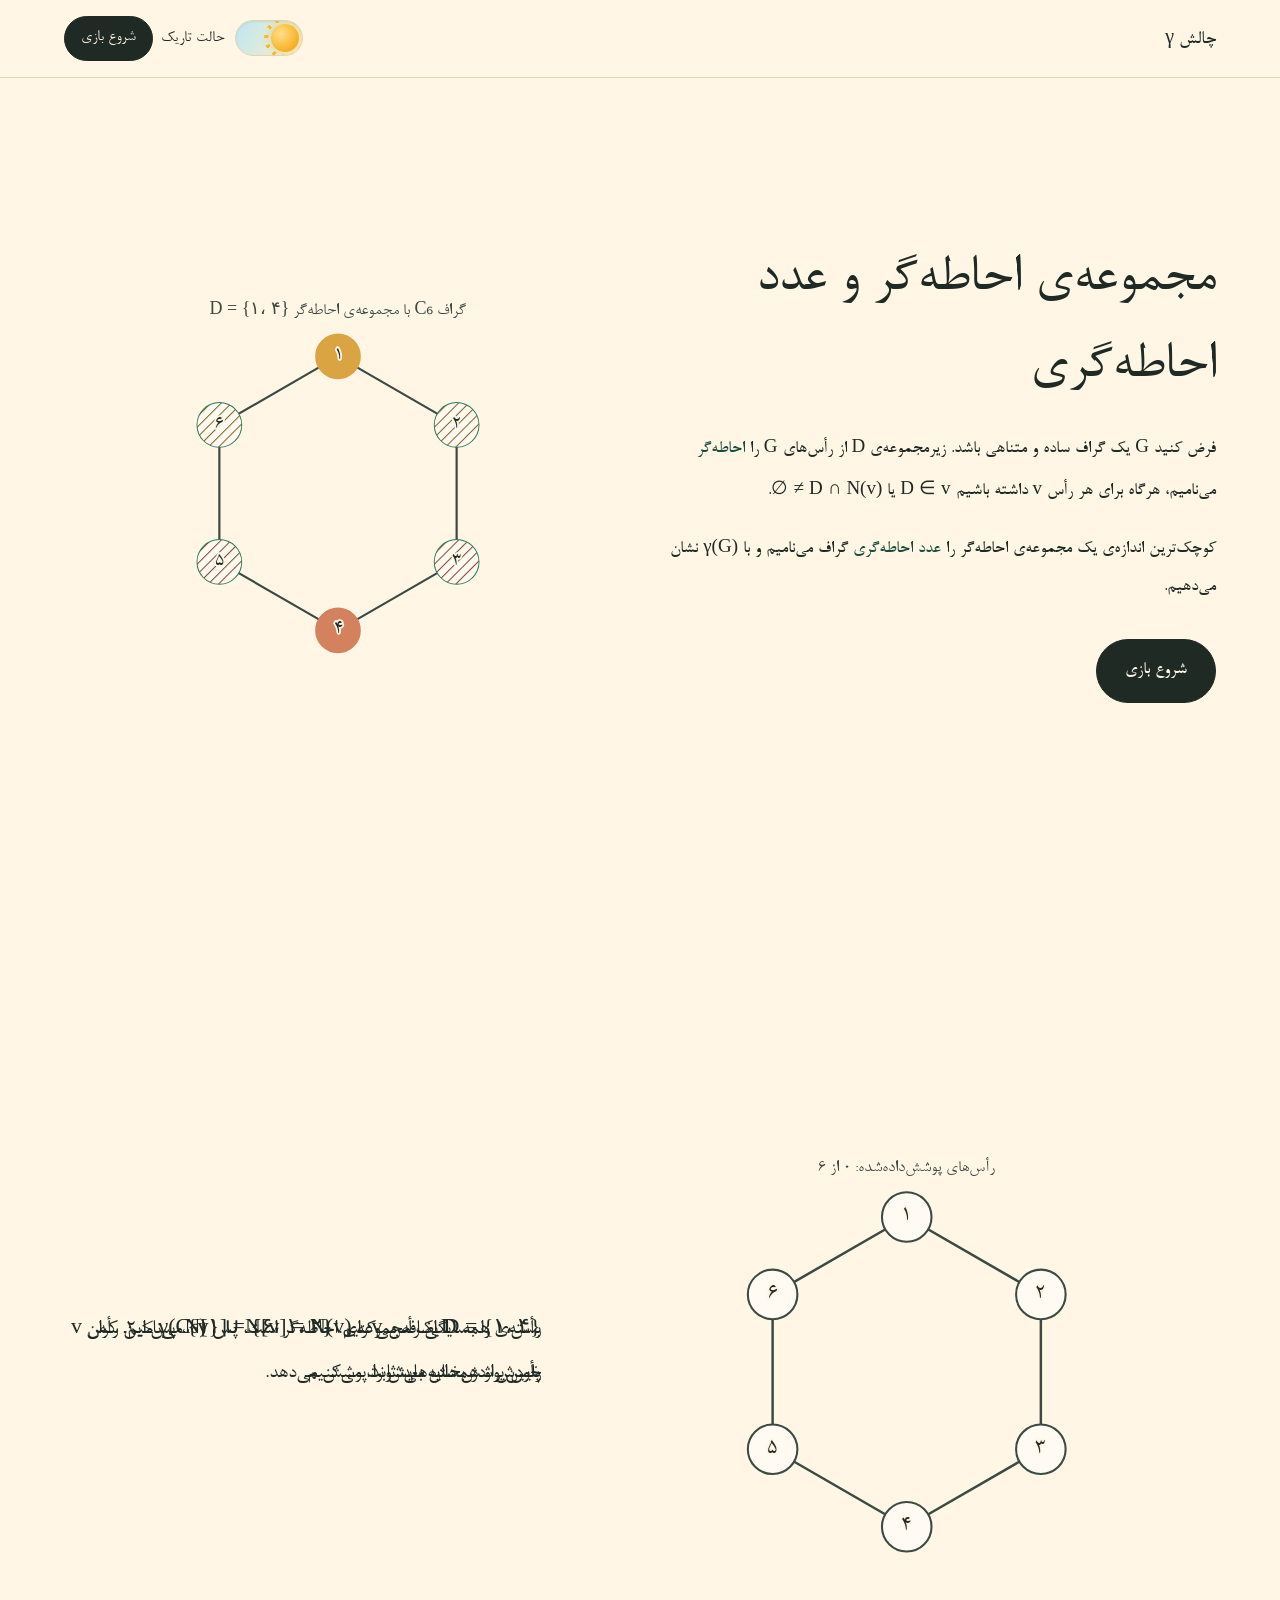
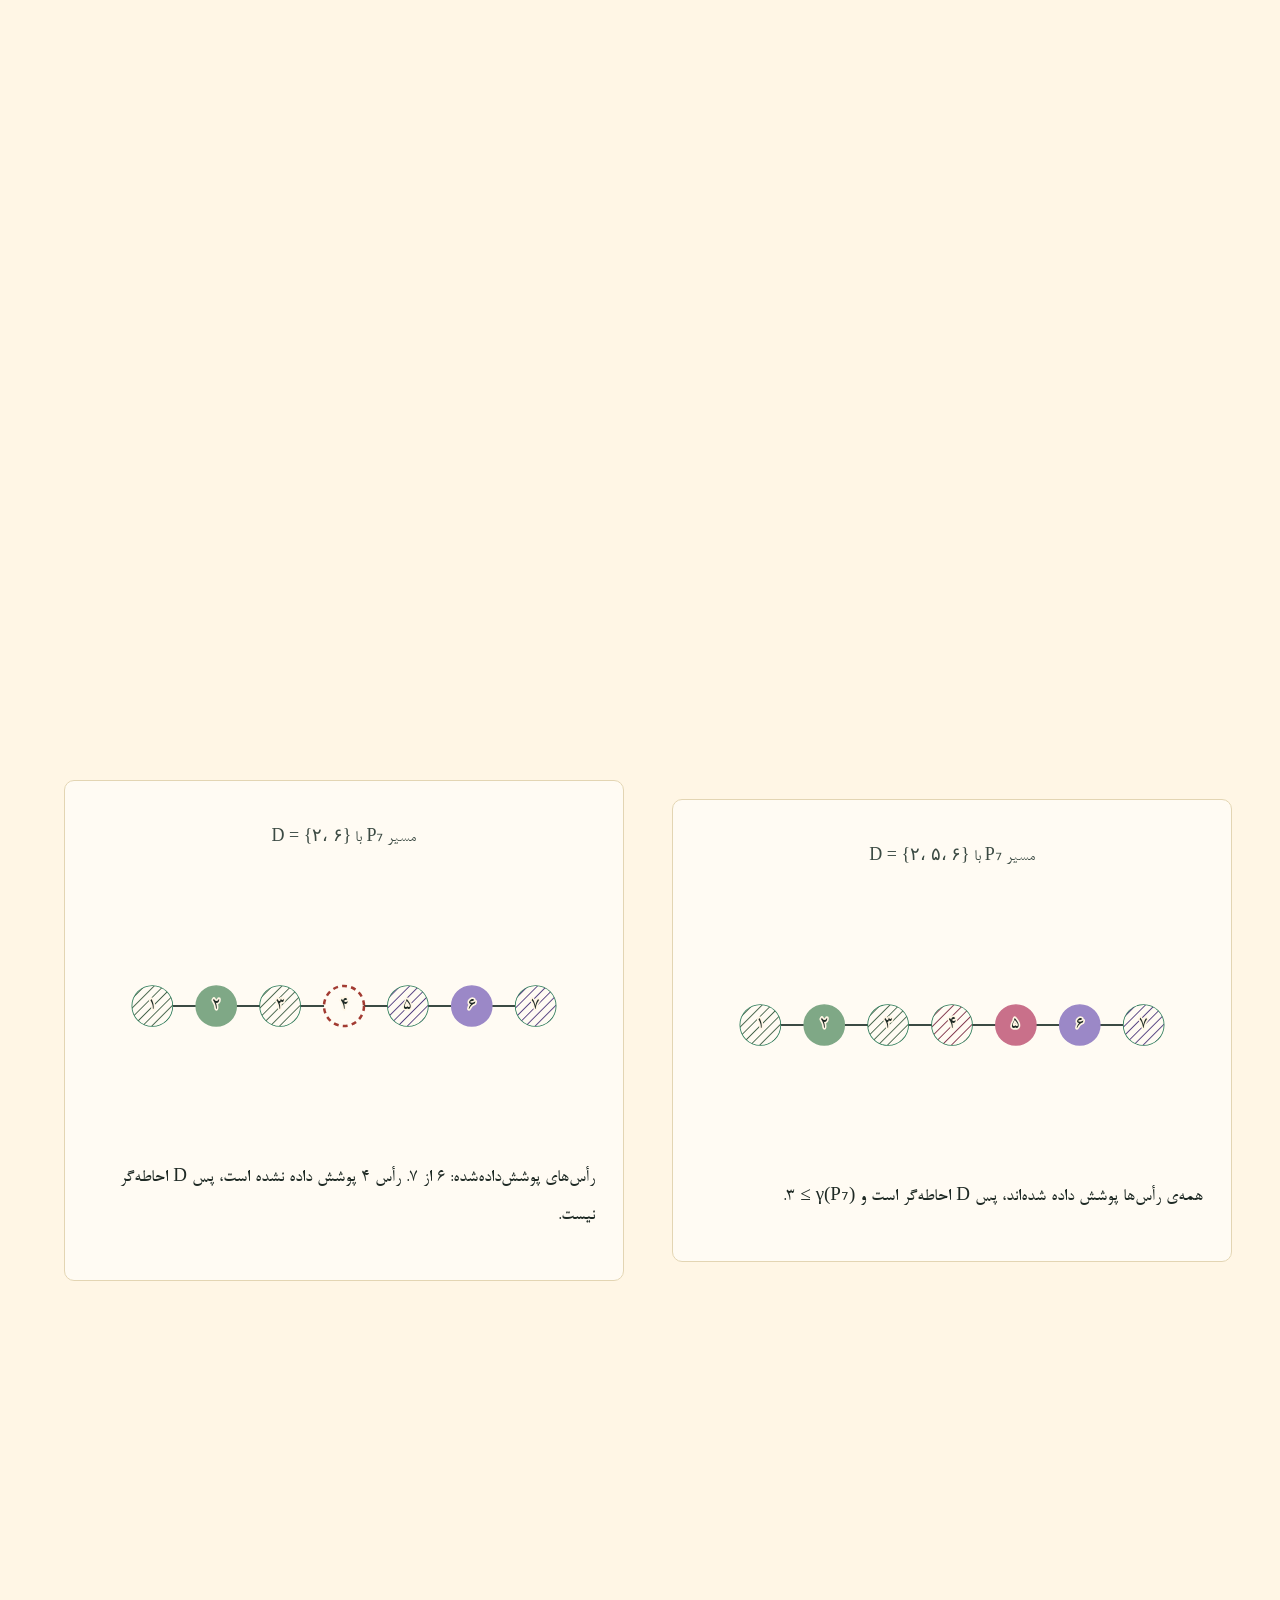
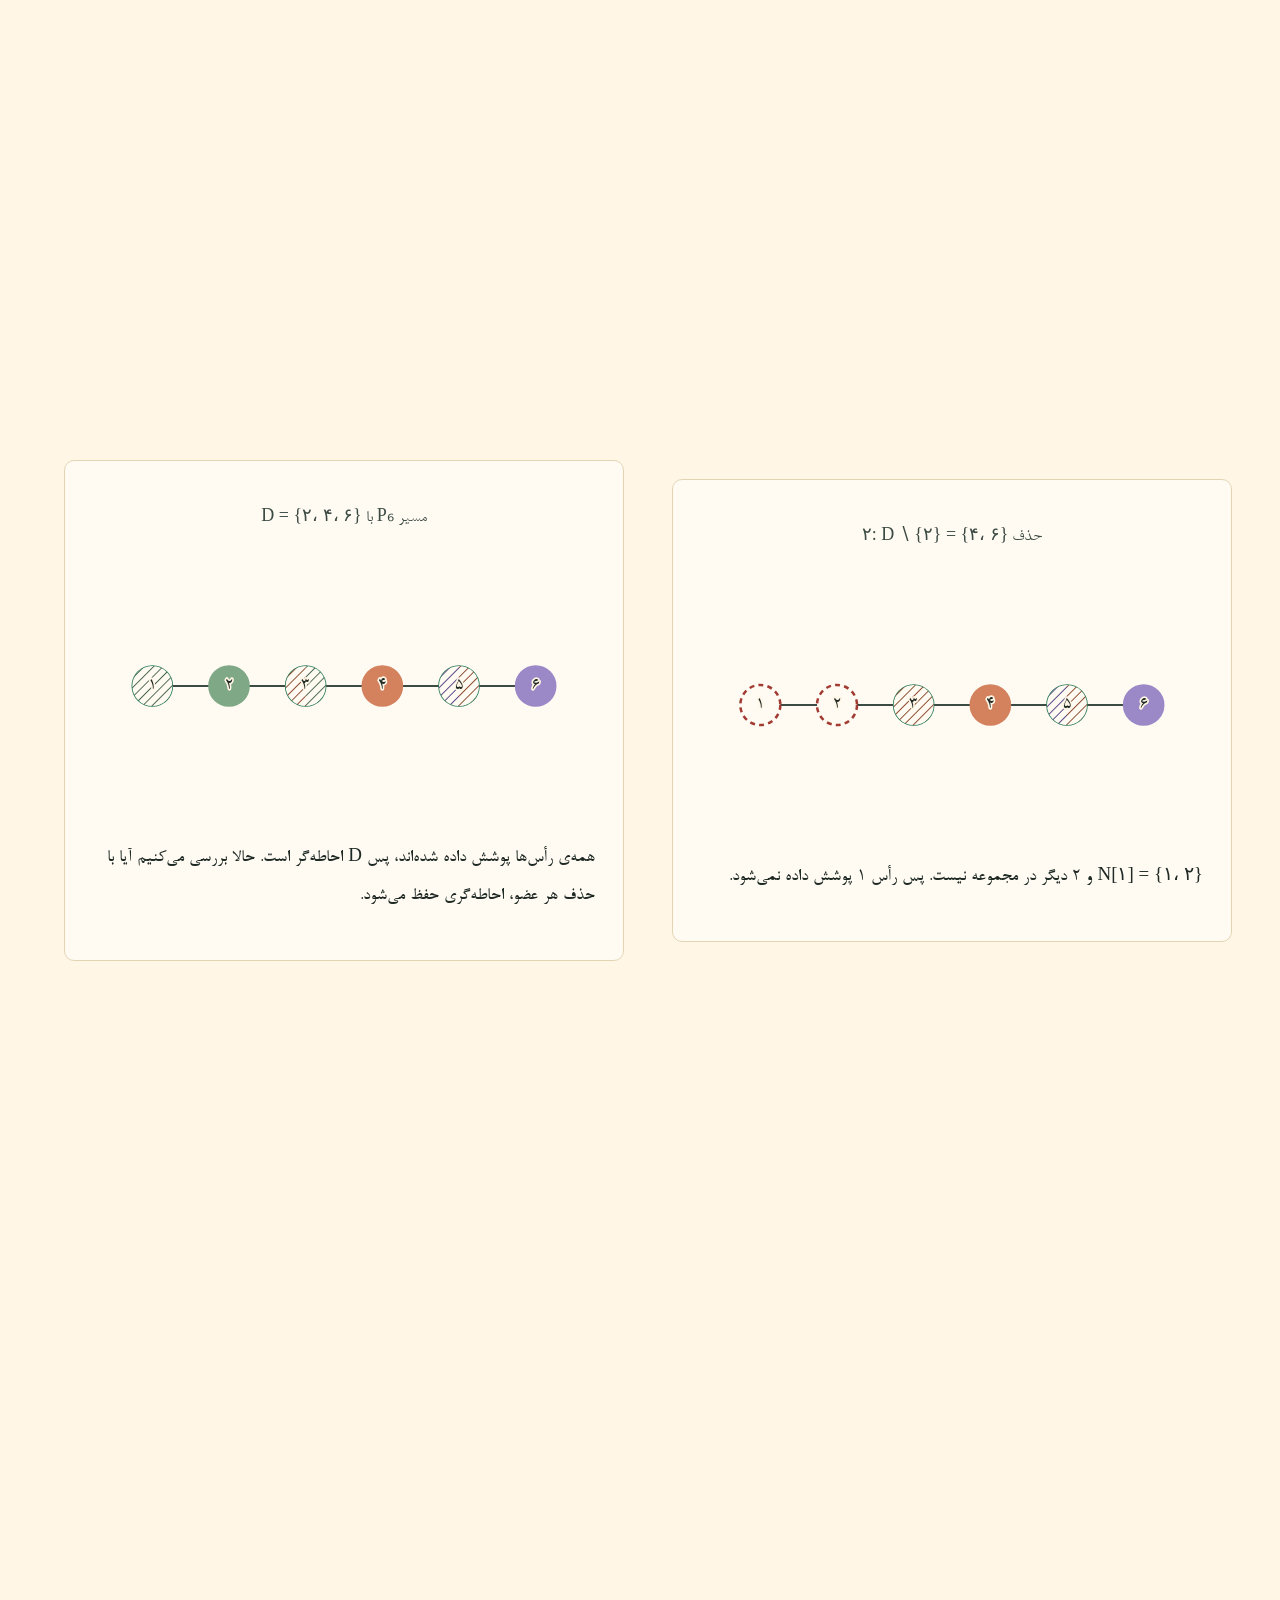
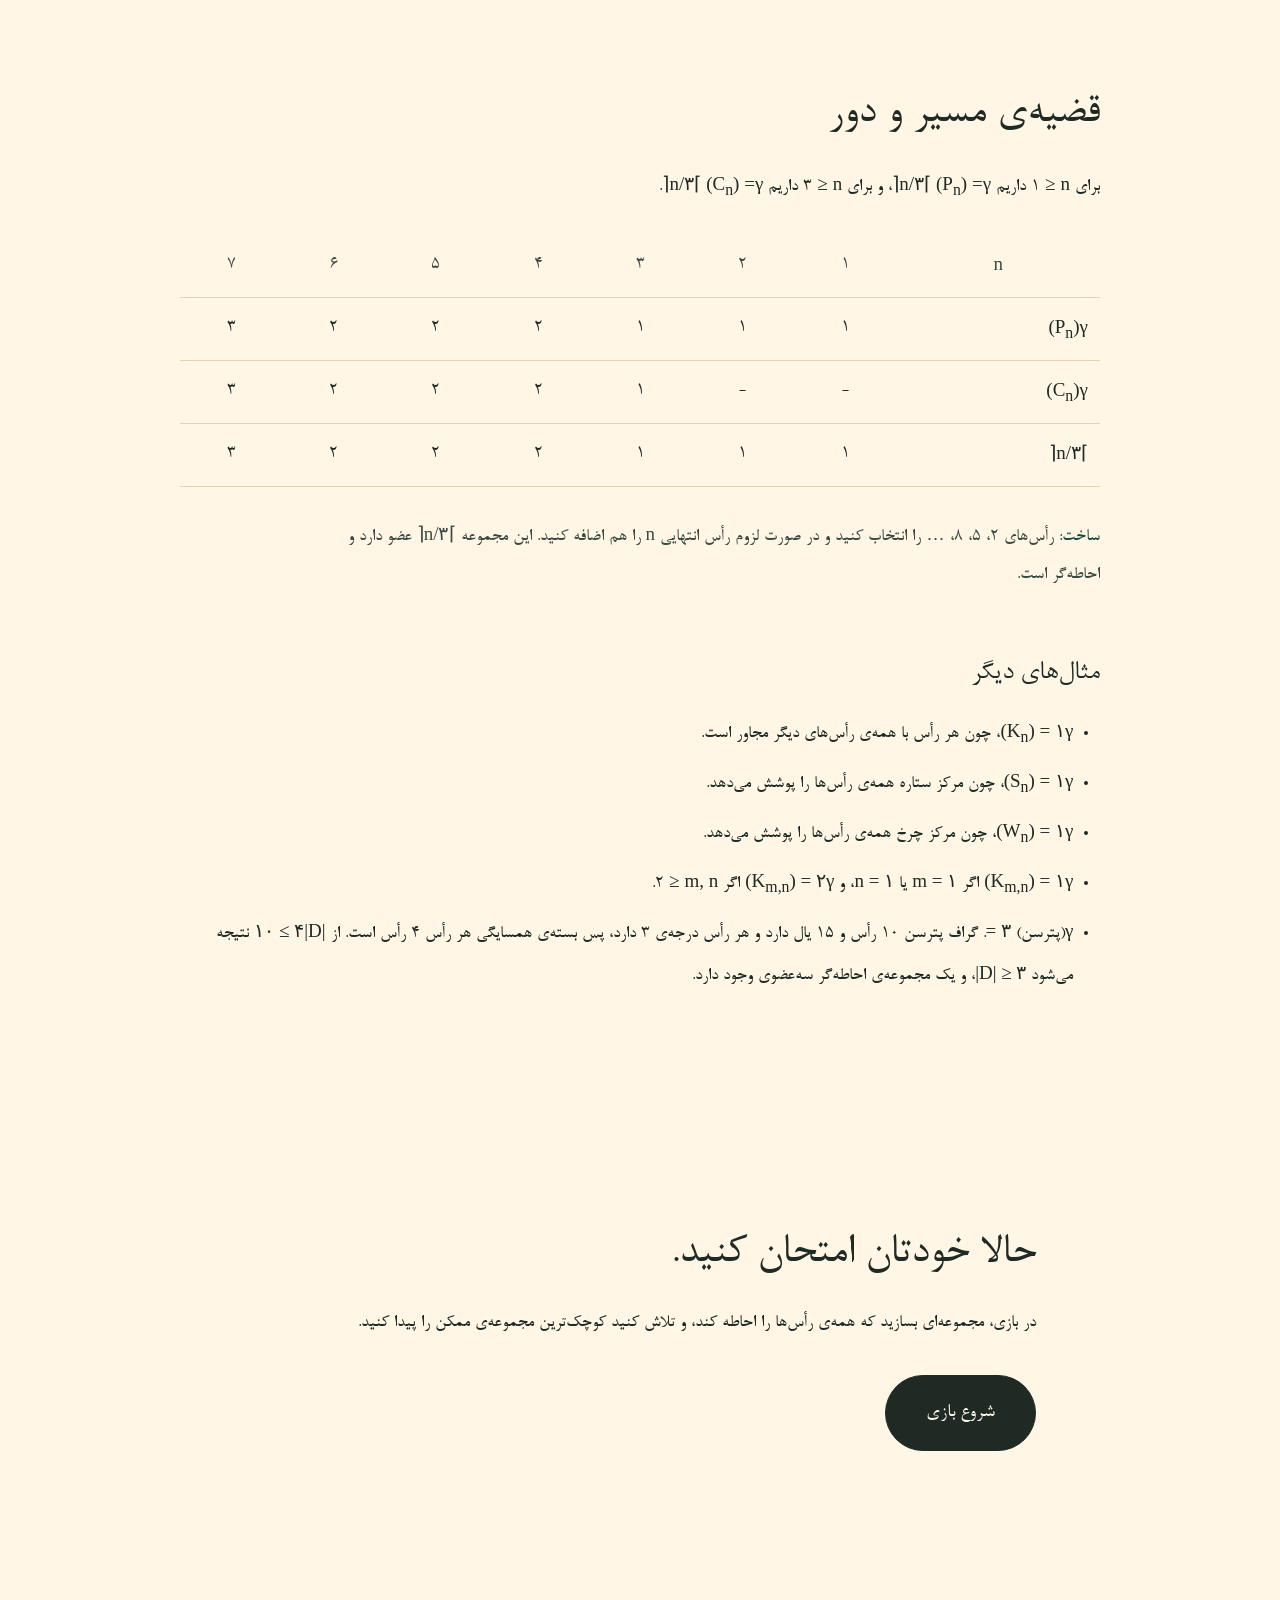
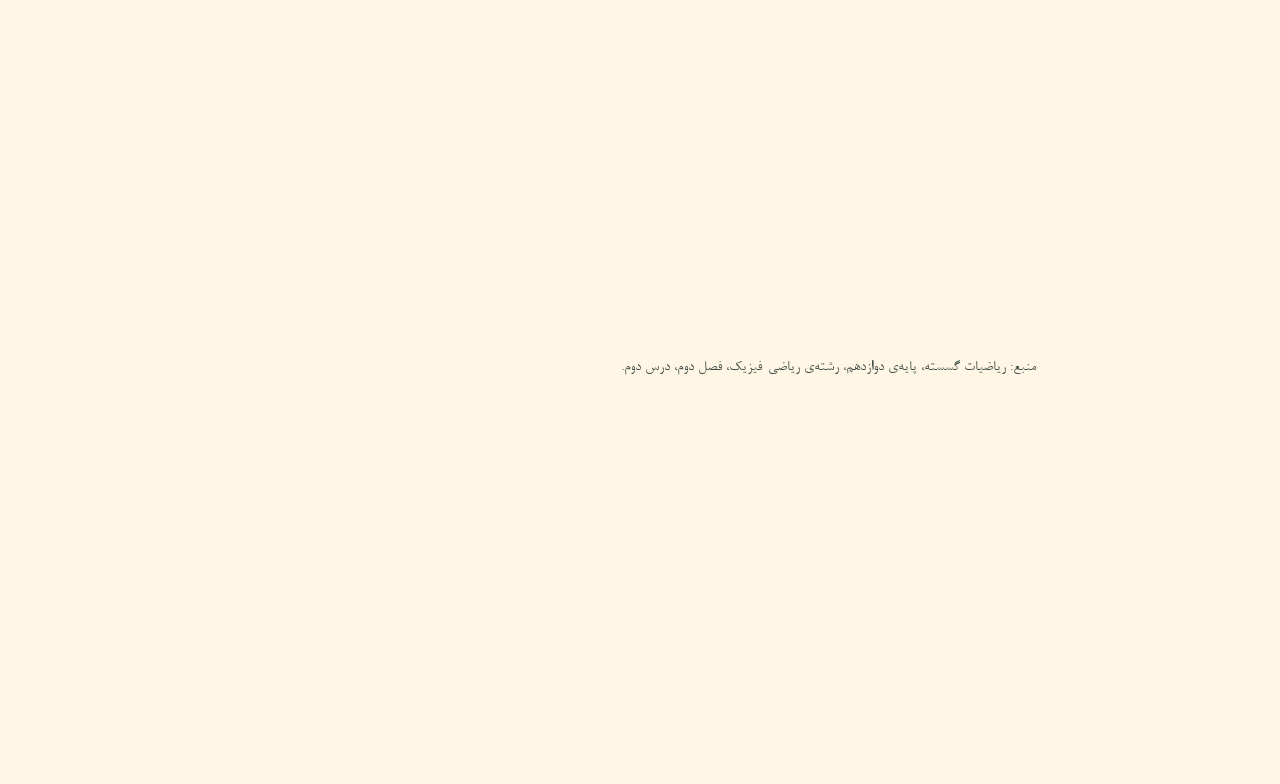
==== code/intro/index.html @ 5c9f277b "Add files via upload" ====
<!doctype html>
<!--
  صفحه‌ی معرفی «چالش γ» (نسخه ۶.۳.۰)

  گرامر: فصل‌بندی ویراستاری. چهار بخش با دستگاه‌های پین، پن و فلو.
  موتور حرکت: vendor/scrollcraft.js (MIT، Nate Herk). این صفحه کد موتور را تغییر نمی‌دهد.
  گراف‌ها: intro.js (SVG، بدون کتابخانه‌ی خارجی). توکن‌ها: intro.css.
  محتوا: فقط ریاضی. هیچ داستان‌گویی یا گیمیفیکیشن بی‌پایه‌ی ریاضی.
-->
<html lang="fa" dir="rtl">
<head>
<meta charset="utf-8">
<meta name="viewport" content="width=device-width, initial-scale=1, viewport-fit=cover">
<title>مجموعه‌ی احاطه‌گر و عدد احاطه‌گری · چالش γ</title>
<meta name="description" content="تعریف مجموعه‌ی احاطه‌گر و عدد احاطه‌گری γ(G)، با مثال، کران پایین و قضیه‌ی γ(P_n) = γ(C_n) = ⌈n/3⌉.">
<link rel="icon" href="data:image/svg+xml,<svg xmlns='http://www.w3.org/2000/svg' viewBox='0 0 32 32'><rect width='32' height='32' rx='7' fill='%23174C3C'/><circle cx='16' cy='16' r='6' fill='%23E9B25A'/></svg>">
<script src="../js/theme.js"></script>
<link rel="stylesheet" href="vendor/scrollcraft.css">
<link rel="stylesheet" href="../css/triggers.css">
<link rel="stylesheet" href="intro.css">
</head>
<body>

<header class="bar">
  <a class="bar__brand" href="../index.html">چالش <span class="gamma"><span class="math" dir="ltr">γ</span></span></a>
  <div class="bar__tools">
    <label class="trigger trigger--theme" title="حالت تاریک یا روشن">
      <input type="checkbox" id="theme-toggle" role="switch" aria-checked="false" aria-label="حالت تاریک">
      <span class="trigger__track" aria-hidden="true">
        <span class="trigger__stars"><i></i><i></i><i></i></span>
        <span class="trigger__knob">
          <span class="ico ico--sun"></span>
          <span class="ico ico--moon"></span>
        </span>
      </span>
      <span class="trigger__text">حالت تاریک</span>
    </label>
    <a class="btn btn--small" href="../index.html">شروع بازی</a>
  </div>
</header>

<main id="top">

  <!-- ۱. شناخت: تعریف، با گراف ثابت -->
  <section class="hero">
    <div class="hero__grid">
      <div class="hero__text">
        <h1 class="display">مجموعه‌ی احاطه‌گر و عدد احاطه‌گری</h1>
        <p class="lede">
          فرض کنید <span class="math" dir="ltr">G</span> یک گراف ساده و متناهی باشد. زیرمجموعه‌ی <span class="math" dir="ltr">D</span> از رأس‌های <span class="math" dir="ltr">G</span> را
          <strong>احاطه‌گر</strong> می‌نامیم، هرگاه برای هر رأس <span class="math" dir="ltr">v</span> داشته باشیم
          <span class="math" dir="ltr">v</span> <span class="math"><span class="math" dir="ltr">∈</span></span> <span class="math" dir="ltr">D</span> یا <span class="math" dir="ltr">N(v)</span> <span class="math">∩</span> <span class="math" dir="ltr">D</span> <span class="math"><span class="math" dir="ltr">≠</span></span> ∅.
        </p>
        <p class="lede">
          کوچک‌ترین اندازه‌ی یک مجموعه‌ی احاطه‌گر را <strong>عدد احاطه‌گری</strong> گراف می‌نامیم
          و با <span class="math" dir="ltr">γ(G)</span> نشان می‌دهیم.
        </p>
        <a class="btn" href="../index.html">شروع بازی</a>
      </div>
      <figure class="figure" data-graph="C6" data-marked="0,3" data-caption-id="fig-hero">
        <figcaption>گراف <span class="math" dir="ltr">C₆</span> با مجموعه‌ی احاطه‌گر <span class="math" dir="ltr">D = {۱، ۴}</span></figcaption>
      </figure>
    </div>
  </section>

  <!-- ۲. نمونه‌ی گام‌به‌گام: پین -->
  <section class="act act--pin" data-sc-act="pin" data-sc-span="3.2" data-intro="definition"
           aria-label="پوشش گراف C₆ گام‌به‌گام">
    <div class="stage" data-sc-stage>
      <figure class="figure figure--live" data-graph="C6">
        <figcaption>
          رأس‌های پوشش‌داده‌شده: <span data-count>۰</span> از ۶
        </figcaption>
      </figure>
      <div class="captions">
        <p class="cap" data-at="0">
          بسته‌ی همسایگی رأس <span class="math" dir="ltr">v</span> را <span class="math" dir="ltr">N[v] = N(v)</span> <span class="math"><span class="math" dir="ltr">∪</span></span> <span class="math" dir="ltr">{v}</span> می‌نامیم. رأس <span class="math" dir="ltr">v</span> خودش و همسایه‌هایش را پوشش می‌دهد.
        </p>
        <p class="cap" data-at="0.25">
          رأس ۱ را به <span class="math" dir="ltr">D</span> اضافه می‌کنیم. <span class="math" dir="ltr">N[۱] = {۶، ۱، ۲}</span>، پس این سه رأس پوشش داده می‌شوند.
        </p>
        <p class="cap" data-at="0.5">
          رأس ۴ را هم اضافه می‌کنیم. <span class="math" dir="ltr">N[۴] = {۳، ۴، ۵}</span>. اکنون همه‌ی رأس‌ها پوشش داده شده‌اند.
        </p>
        <p class="cap" data-at="0.8">
          <span class="math" dir="ltr">D = {۱، ۴}</span> یک مجموعه‌ی احاطه‌گر است، پس <span class="math" dir="ltr">γ(C₆)</span> <span class="math"><span class="math" dir="ltr">≤</span></span> ۲. کران پایین را در بخش بعد ثابت می‌کنیم.
        </p>
      </div>
    </div>
  </section>

  <!-- ۳. کمینه بودن: پن با سه وضعیت -->
  <section class="act act--pan" data-sc-act="pan" data-sc-span="3.2" aria-label="کمینه بودن در مسیر P₇">
    <div class="stage" data-sc-stage>
      <div class="rail" data-sc-pan="0.5">
        <article class="panel">
          <figure class="figure" data-graph="P7" data-marked="1,5" data-missing="1">
            <figcaption>مسیر <span class="math" dir="ltr">P₇</span> با <span class="math" dir="ltr">D = {۲، ۶}</span></figcaption>
          </figure>
          <p class="panel__text">
            رأس‌های پوشش‌داده‌شده: ۶ از ۷. رأس ۴ پوشش داده نشده است، پس <span class="math" dir="ltr">D</span> احاطه‌گر نیست.
          </p>
        </article>
        <article class="panel">
          <figure class="figure" data-graph="P7" data-marked="1,4,5">
            <figcaption>مسیر <span class="math" dir="ltr">P₇</span> با <span class="math" dir="ltr">D = {۲، ۵، ۶}</span></figcaption>
          </figure>
          <p class="panel__text">
            همه‌ی رأس‌ها پوشش داده شده‌اند، پس <span class="math" dir="ltr">D</span> احاطه‌گر است و <span class="math" dir="ltr">γ(P₇)</span> <span class="math"><span class="math" dir="ltr">≤</span></span> ۳.
          </p>
        </article>
        <article class="panel panel--proof">
          <h2 class="panel__title">کران پایین</h2>
          <p class="panel__text">
            در مسیر <span class="math" dir="ltr">P₇</span> و دور <span class="math" dir="ltr">C₆</span>، بسته‌ی همسایگی هر رأس حداکثر سه رأس دارد.
            اگر <span class="math" dir="ltr">D</span> احاطه‌گر باشد، اجتماع بسته‌های همسایگی اعضای <span class="math" dir="ltr">D</span> همه‌ی رأس‌ها را می‌پوشاند،
            پس <span class="math" dir="ltr">n</span> <span class="math"><span class="math" dir="ltr">≤</span></span> <span class="math" dir="ltr">۳|D|</span>.
          </p>
          <p class="panel__text">
            برای <span class="math" dir="ltr">P₇: ۷</span> <span class="math"><span class="math" dir="ltr">≤</span></span> <span class="math" dir="ltr">۳|D|</span>، و چون <span class="math" dir="ltr">|D|</span> عدد صحیح است، <span class="math" dir="ltr">|D|</span> <span class="math"><span class="math" dir="ltr">≥</span></span> ۳. بنابراین <span class="gamma"><span class="math" dir="ltr">γ</span></span><span class="math" dir="ltr">(P₇) = ۳</span>.
          </p>
          <p class="panel__text">
            برای <span class="math" dir="ltr">C₆: ۶</span> <span class="math"><span class="math" dir="ltr">≤</span></span> <span class="math" dir="ltr">۳|D|</span>، پس <span class="math" dir="ltr">|D|</span> <span class="math"><span class="math" dir="ltr">≥</span></span> ۲ و <span class="gamma"><span class="math" dir="ltr">γ</span></span><span class="math" dir="ltr">(C₆) = ۲</span>.
          </p>
        </article>
      </div>
    </div>
  </section>

  <!-- ۳ب. مینیمال در برابر مینیمم: پن با شش پانل -->
  <section class="act act--pan" data-sc-act="pan" data-sc-span="5" aria-label="مینیمال در برابر مینیمم در مسیر P₆">
    <div class="stage" data-sc-stage>
      <div class="rail" data-sc-pan="0">
        <article class="panel">
          <figure class="figure" data-graph="P6" data-marked="1,3,5">
            <figcaption>مسیر <span class="math" dir="ltr">P₆</span> با <span class="math" dir="ltr">D = {۲، ۴، ۶}</span></figcaption>
          </figure>
          <p class="panel__text">
            همه‌ی رأس‌ها پوشش داده شده‌اند، پس <span class="math" dir="ltr">D</span> احاطه‌گر است. حالا بررسی می‌کنیم آیا با حذف هر عضو،
            احاطه‌گری حفظ می‌شود.
          </p>
        </article>
        <article class="panel">
          <figure class="figure" data-graph="P6" data-marked="3,5" data-missing="1">
            <figcaption>حذف <span class="math" dir="ltr">۲: D ∖ {۲} = {۴، ۶}</span></figcaption>
          </figure>
          <p class="panel__text">
            <span class="math" dir="ltr">N[۱] = {۱، ۲}</span> و ۲ دیگر در مجموعه نیست. پس رأس ۱ پوشش داده نمی‌شود.
          </p>
        </article>
        <article class="panel">
          <figure class="figure" data-graph="P6" data-marked="1,5" data-missing="3">
            <figcaption>حذف <span class="math" dir="ltr">۴: D ∖ {۴} = {۲، ۶}</span></figcaption>
          </figure>
          <p class="panel__text">
            <span class="math" dir="ltr">N[۴] = {۳، ۴، ۵}</span> و هیچ‌کدام از این سه رأس در <span class="math" dir="ltr">D ∖ {۴}</span> نیستند. پس رأس ۴ پوشش داده نمی‌شود.
          </p>
        </article>
        <article class="panel">
          <figure class="figure" data-graph="P6" data-marked="1,3" data-missing="5">
            <figcaption>حذف <span class="math" dir="ltr">۶: D ∖ {۶} = {۲، ۴}</span></figcaption>
          </figure>
          <p class="panel__text">
            <span class="math" dir="ltr">N[۶] = {۵، ۶}</span> و هیچ‌کدام در <span class="math" dir="ltr">D ∖ {۶}</span> نیستند. پس رأس ۶ پوشش داده نمی‌شود. بنابراین <span class="math" dir="ltr">D</span> مینیمال است.
          </p>
        </article>
        <article class="panel">
          <figure class="figure" data-graph="P6" data-marked="1,4">
            <figcaption>مجموعه‌ی <span class="math" dir="ltr">D' = {۲، ۵}</span></figcaption>
          </figure>
          <p class="panel__text">
            <span class="math" dir="ltr">D'</span> احاطه‌گر است و تنها دو عضو دارد. از <span class="math" dir="ltr">۶ ≤ ۳|D|</span> نتیجه می‌شود <span class="math" dir="ltr">|D| ≥ ۲</span>، پس <span class="gamma"><span class="math" dir="ltr">γ</span></span><span class="math" dir="ltr">(P₆) = ۲</span>.
          </p>
        </article>
        <article class="panel panel--proof">
          <h2 class="panel__title">مینیمال، نه لزوماً مینیمم</h2>
          <p class="panel__text">
            هر احاطه‌گر مینیمم مینیمال است. اگر حذف عضوی احاطه‌گری را خراب نکند، زیرمجموعه‌ای احاطه‌گر
            با کمتر از <span class="gamma"><span class="math" dir="ltr">γ</span></span> عضو به دست می‌آید که ممکن نیست.
          </p>
          <p class="panel__text">
            عکس این حکم درست نیست. <span class="math" dir="ltr">D = {۲، ۴، ۶}</span> مینیمال است، اما <span class="math" dir="ltr">|D| = ۳</span> و <span class="gamma"><span class="math" dir="ltr">γ</span></span><span class="math" dir="ltr">(P₆) = ۲</span>.
          </p>
        </article>
      </div>
    </div>
  </section>

  <!-- ۴. قضیه و مثال‌ها: فلو -->
  <section class="flow" data-sc-act="flow">
    <div class="flow__wrap">
      <h2 class="display display--lg" data-sc-in>قضیه‌ی مسیر و دور</h2>
      <p class="lede" data-sc-in>
        برای <span class="math" dir="ltr">n</span> <span class="math"><span class="math" dir="ltr">≥</span></span> ۱ داریم <span class="gamma"><span class="math" dir="ltr">γ</span></span><span class="math" dir="ltr">(P<sub>n</sub>) =</span> <span class="math"><span class="math" dir="ltr">⌈</span></span><span class="math" dir="ltr">n/۳</span><span class="math"><span class="math" dir="ltr">⌉</span></span>، و برای <span class="math" dir="ltr">n</span> <span class="math"><span class="math" dir="ltr">≥</span></span> ۳ داریم <span class="gamma"><span class="math" dir="ltr">γ</span></span><span class="math" dir="ltr">(C<sub>n</sub>) =</span> <span class="math"><span class="math" dir="ltr">⌈</span></span><span class="math" dir="ltr">n/۳</span><span class="math"><span class="math" dir="ltr">⌉</span></span>.
      </p>
      <div class="table-wrap" data-sc-in>
        <table class="data">
          <thead>
            <tr><th scope="col"><span class="math" dir="ltr">n</span></th><th scope="col">۱</th><th scope="col">۲</th><th scope="col">۳</th><th scope="col">۴</th><th scope="col">۵</th><th scope="col">۶</th><th scope="col">۷</th></tr>
          </thead>
          <tbody>
            <tr><th scope="row"><span class="gamma"><span class="math" dir="ltr">γ</span></span><span class="math" dir="ltr">(P<sub>n</sub>)</span></th><td>۱</td><td>۱</td><td>۱</td><td>۲</td><td>۲</td><td>۲</td><td>۳</td></tr>
            <tr><th scope="row"><span class="gamma"><span class="math" dir="ltr">γ</span></span><span class="math" dir="ltr">(C<sub>n</sub>)</span></th><td>-</td><td>-</td><td>۱</td><td>۲</td><td>۲</td><td>۲</td><td>۳</td></tr>
            <tr><th scope="row"><span class="math"><span class="math" dir="ltr">⌈</span></span><span class="math" dir="ltr">n/۳</span><span class="math"><span class="math" dir="ltr">⌉</span></span></th><td>۱</td><td>۱</td><td>۱</td><td>۲</td><td>۲</td><td>۲</td><td>۳</td></tr>
          </tbody>
        </table>
      </div>
      <p class="note" data-sc-in>
        <strong>ساخت:</strong> رأس‌های ۲، ۵، ۸، … را انتخاب کنید و در صورت لزوم رأس انتهایی <span class="math" dir="ltr">n</span> را هم اضافه کنید.
        این مجموعه <span class="math"><span class="math" dir="ltr">⌈</span></span><span class="math" dir="ltr">n/۳</span><span class="math"><span class="math" dir="ltr">⌉</span></span> عضو دارد و احاطه‌گر است.
      </p>
      <h3 class="display display--md" data-sc-in>مثال‌های دیگر</h3>
      <ul class="facts" data-sc-in>
        <li><span class="gamma"><span class="math" dir="ltr">γ</span></span><span class="math" dir="ltr">(K<sub>n</sub>) = ۱</span>، چون هر رأس با همه‌ی رأس‌های دیگر مجاور است.</li>
        <li><span class="gamma"><span class="math" dir="ltr">γ</span></span><span class="math" dir="ltr">(S<sub>n</sub>) = ۱</span>، چون مرکز ستاره همه‌ی رأس‌ها را پوشش می‌دهد.</li>
        <li><span class="gamma"><span class="math" dir="ltr">γ</span></span><span class="math" dir="ltr">(W<sub>n</sub>) = ۱</span>، چون مرکز چرخ همه‌ی رأس‌ها را پوشش می‌دهد.</li>
        <li><span class="gamma"><span class="math" dir="ltr">γ</span></span><span class="math" dir="ltr">(K<sub>m,n</sub>) = ۱</span> اگر <span class="math" dir="ltr">m = ۱</span> یا <span class="math" dir="ltr">n = ۱</span>، و <span class="gamma"><span class="math" dir="ltr">γ</span></span><span class="math" dir="ltr">(K<sub>m,n</sub>) = ۲</span> اگر <span class="math" dir="ltr">m, n</span> <span class="math"><span class="math" dir="ltr">≥</span></span> ۲.</li>
        <li><span class="gamma"><span class="math" dir="ltr">γ</span></span>(پترسن) <span class="math" dir="ltr">= ۳</span>. گراف پترسن ۱۰ رأس و ۱۵ یال دارد و هر رأس درجه‌ی ۳ دارد، پس بسته‌ی همسایگی هر رأس ۴ رأس است. از <span class="math" dir="ltr">۱۰ ≤ ۴|D|</span> نتیجه می‌شود <span class="math" dir="ltr">|D| ≥ ۳</span>، و یک مجموعه‌ی احاطه‌گر سه‌عضوی وجود دارد.</li>
      </ul>
    </div>
  </section>

  <!-- ۵. اقدام: پین، آخرین عنصر صفحه -->
  <section class="act act--pin act--close" data-sc-act="pin" data-sc-span="1.4" aria-label="شروع بازی">
    <div class="stage close" data-sc-stage>
      <div class="close__inner">
        <h2 class="display display--lg">حالا خودتان امتحان کنید.</h2>
        <p class="lede">
          در بازی، مجموعه‌ای بسازید که همه‌ی رأس‌ها را احاطه کند، و تلاش کنید کوچک‌ترین
          مجموعه‌ی ممکن را پیدا کنید.
        </p>
        <a class="btn btn--large" href="../index.html">شروع بازی</a>
      </div>
      <footer class="foot">
        منبع: ریاضیات گسسته، پایه‌ی دوازدهم، رشته‌ی ریاضی-فیزیک، فصل دوم، درس دوم.
      </footer>
    </div>
  </section>

</main>

<script src="vendor/scrollcraft.js"></script>
<script src="intro.js"></script>
<script>ScrollCraft.mount(document.body);</script>
</body>
</html>
---- code/intro/vendor/scrollcraft.css ----
/* ============================================================================
   scrollcraft.css: the taste floor
   ----------------------------------------------------------------------------
   Two layers, and the split matters:

     TOKENS   what you override per brand. Colour roles, the type ramp, the
              spacing scale, elevation, motion. A brand is ~12 values.
     DEVICES  what the engine drives. Do not restyle these to taste; they are
              the mechanism. Style your own markup instead.

   Nothing here draws a "component". There are no card, badge, or pill classes,
   because a stylesheet that ships those is how every page built on it ends up
   with the same shapes. You get a floor and a vocabulary; the composition is
   yours.
   ========================================================================== */

/* ---------------------------------------------------------------- tokens -- */
:root {
  /* --- colour roles. Override these six and the page is rebranded. -------- */
  --sc-canvas:      #08090b;   /* the page ground. Drift interpolates this.   */
  --sc-surface:     #101217;   /* anything raised off the ground             */
  --sc-ink:         #f4f2ef;   /* primary text                               */
  --sc-ink-soft:    #9a9ba1;   /* secondary text. Tinted, never flat gray.   */
  --sc-accent:      #d8ff3e;   /* ONE accent. It owns a region, not confetti. */
  --sc-accent-ink:  #08090b;   /* text that sits on the accent               */

  --sc-hairline:    color-mix(in oklab, var(--sc-ink) 12%, transparent);
  --sc-hairline-strong: color-mix(in oklab, var(--sc-ink) 22%, transparent);

  /* --- type. Two families max. Display carries voice, text carries prose. - */
  --sc-font-display: "Instrument Sans", "Geist", system-ui, sans-serif;
  --sc-font-text:    "Geist", system-ui, sans-serif;
  --sc-font-mono:    "Geist Mono", ui-monospace, monospace;

  /* Fluid ramp. Tracking tightens as size grows because a face set at 6rem
     with 0 tracking reads loose; this is optical correction, not decoration. */
  --sc-t-xs:   clamp(0.75rem, 0.72rem + 0.15vw, 0.82rem);
  --sc-t-sm:   clamp(0.875rem, 0.84rem + 0.18vw, 0.95rem);
  --sc-t-base: clamp(1rem, 0.96rem + 0.22vw, 1.125rem);
  --sc-t-lg:   clamp(1.2rem, 1.1rem + 0.5vw, 1.5rem);
  --sc-t-xl:   clamp(1.6rem, 1.35rem + 1.2vw, 2.25rem);
  --sc-t-2xl:  clamp(2.1rem, 1.6rem + 2.4vw, 3.4rem);
  --sc-t-3xl:  clamp(2.8rem, 1.9rem + 4.2vw, 5rem);
  --sc-t-4xl:  clamp(3.4rem, 1.9rem + 6.6vw, 7.5rem);

  --sc-track-tight:  -0.035em;
  --sc-track-snug:   -0.02em;
  --sc-track-normal: -0.005em;
  --sc-track-wide:    0.08em;

  --sc-leading-none: 0.94;
  --sc-leading-tight: 1.06;
  --sc-leading-body: 1.62;

  --sc-measure: 62ch;

  /* --- space. 4px base: the useful middle steps an 8-only scale misses. --- */
  --sc-1: 0.25rem;  --sc-2: 0.5rem;   --sc-3: 0.75rem;  --sc-4: 1rem;
  --sc-5: 1.5rem;   --sc-6: 2rem;     --sc-7: 3rem;     --sc-8: 4rem;
  --sc-9: 6rem;     --sc-10: 8rem;    --sc-11: 12rem;

  /* Section rhythm is fluid so a phone doesn't inherit desktop air. */
  --sc-section: clamp(4.5rem, 9vw, 11rem);
  --sc-gutter:  clamp(1.25rem, 5vw, 5.5rem);
  --sc-maxw:    82rem;

  /* --- radius. Pick one scale for the page and hold it. ------------------- */
  --sc-r-sm: 6px;  --sc-r-md: 12px;  --sc-r-lg: 20px;  --sc-r-pill: 999px;

  /* --- elevation. Every shadow has an offset AND a soft blur, and is tinted
         to the canvas hue. A zero-offset coloured halo is decoration, not
         depth, so there isn't one here. ---------------------------------- */
  --sc-shadow-color: 220 40% 2%;
  --sc-e1: 0 1px 2px hsl(var(--sc-shadow-color) / 0.28),
           0 2px 6px -1px hsl(var(--sc-shadow-color) / 0.20);
  --sc-e2: 0 2px 4px hsl(var(--sc-shadow-color) / 0.24),
           0 8px 18px -4px hsl(var(--sc-shadow-color) / 0.30);
  --sc-e3: 0 4px 8px hsl(var(--sc-shadow-color) / 0.22),
           0 18px 40px -8px hsl(var(--sc-shadow-color) / 0.38),
           0 48px 90px -24px hsl(var(--sc-shadow-color) / 0.30);

  /* Edge light: a 1px top highlight sells a raised surface better than any
     amount of blur, because real raised things catch light on their lip. */
  --sc-edge: inset 0 1px 0 color-mix(in oklab, var(--sc-ink) 10%, transparent);

  /* --- motion. Built-in CSS easings are too weak for UI. ------------------ */
  --sc-ease-out:    cubic-bezier(0.23, 1, 0.32, 1);
  --sc-ease-in-out: cubic-bezier(0.77, 0, 0.175, 1);
  --sc-ease-drawer: cubic-bezier(0.32, 0.72, 0, 1);
  --sc-d-fast: 160ms;  --sc-d-base: 240ms;  --sc-d-slow: 420ms;

  --sc-z-stage: 1; --sc-z-copy: 20; --sc-z-chrome: 60;
}

/* --------------------------------------------------------------- reset -- */
*, *::before, *::after { box-sizing: border-box; }
html { -webkit-text-size-adjust: 100%; scroll-behavior: smooth; }
@media (prefers-reduced-motion: reduce) { html { scroll-behavior: auto; } }

body {
  margin: 0;
  background: var(--sc-canvas);
  color: var(--sc-ink);
  font-family: var(--sc-font-text);
  font-size: var(--sc-t-base);
  line-height: var(--sc-leading-body);
  letter-spacing: var(--sc-track-normal);
  -webkit-font-smoothing: antialiased;
  text-rendering: optimizeLegibility;
  font-synthesis-weight: none;
  overflow-x: clip;
}
img, video, canvas, svg { display: block; max-width: 100%; }
button, input, select, textarea { font: inherit; color: inherit; }

/* ------------------------------------------------- the browser surfaces --
   The parts you did not draw still carry the design. Selection, caret, focus
   ring, scrollbar and tabular numerals all ship with defaults that belong to no
   design system. Theming them is the cheapest signal that a page was built
   rather than assembled, and it is the step that gets skipped most reliably. */
::selection { background: var(--sc-accent); color: var(--sc-accent-ink); }
:root { caret-color: var(--sc-accent); accent-color: var(--sc-accent); }
:focus-visible {
  outline: 2px solid var(--sc-accent);
  outline-offset: 3px;
  border-radius: var(--sc-r-sm);
}
:where(a) { color: inherit; text-decoration-thickness: 1px; text-underline-offset: 0.22em; }
@supports (scrollbar-color: auto) {
  html { scrollbar-color: color-mix(in oklab, var(--sc-ink) 26%, transparent) transparent; scrollbar-width: thin; }
}
:where(table, .sc-nums, [data-sc-count]) { font-variant-numeric: tabular-nums; }

/* ----------------------------------------------------------- typography -- */
.sc-display {
  font-family: var(--sc-font-display);
  font-weight: 500;
  line-height: var(--sc-leading-none);
  letter-spacing: var(--sc-track-tight);
  text-wrap: balance;
  margin: 0;
}
.sc-display--xl { font-size: var(--sc-t-4xl); }
.sc-display--lg { font-size: var(--sc-t-3xl); }
.sc-display--md { font-size: var(--sc-t-2xl); letter-spacing: var(--sc-track-snug); }
.sc-lede {
  font-size: var(--sc-t-lg);
  line-height: 1.44;
  letter-spacing: var(--sc-track-snug);
  color: var(--sc-ink);
  max-width: 46ch;
  text-wrap: pretty;
  margin: 0;
}
.sc-body { max-width: var(--sc-measure); color: var(--sc-ink-soft); text-wrap: pretty; margin: 0; }
.sc-label {
  font-family: var(--sc-font-mono);
  font-size: var(--sc-t-xs);
  letter-spacing: var(--sc-track-wide);
  text-transform: uppercase;
  color: var(--sc-ink-soft);
}

/* ---------------------------------------------------------------- layout -- */
.sc-wrap { width: 100%; max-width: var(--sc-maxw); margin-inline: auto; padding-inline: var(--sc-gutter); }
.sc-section { padding-block: var(--sc-section); }
/* More space above a heading than below it: the gap belongs to the boundary,
   not to the pair. */
.sc-stack > * + * { margin-top: var(--sc-4); }
.sc-stack > :is(h1,h2,h3) { margin-top: var(--sc-7); }
.sc-stack > :is(h1,h2,h3):first-child { margin-top: 0; }
.sc-rule { height: 1px; border: 0; background: var(--sc-hairline); margin: 0; }

/* =============================================================== DEVICES ==
   Driven by the engine. Restyle your own markup, not these.                */

.sc-act--pinned { position: relative; }
.sc-stage {
  position: sticky; top: 0;
  height: 100vh; height: 100svh;
  overflow: clip;
  z-index: var(--sc-z-stage);
}

/* scrub / sequence media */
.sc-stage :is(video[data-sc-scrub], canvas[data-sc-sequence], .sc-stage__poster) {
  position: absolute; inset: 0;
  width: 100%; height: 100%;
  object-fit: cover;
}
video[data-sc-scrub] { opacity: 0; transition: opacity 380ms var(--sc-ease-out); }
.sc-has-clip video[data-sc-scrub] { opacity: 1; }
/* The poster is a live frame-holder, not a placeholder: it stays up until a
   real video frame has painted, which is what stops the blank-stage flash. */
.sc-stage__poster { z-index: 0; transition: opacity 380ms var(--sc-ease-out); }
.sc-has-clip .sc-stage__poster { opacity: 0; }

/* A scrim only where text sits. A full-frame darkening layer flattens the
   image everywhere to fix contrast in one corner. */
.sc-scrim {
  position: absolute; inset: 0; pointer-events: none; z-index: 1;
  background: linear-gradient(
    var(--sc-scrim-angle, 180deg),
    color-mix(in oklab, var(--sc-canvas) var(--sc-scrim-a, 78%), transparent) 0%,
    color-mix(in oklab, var(--sc-canvas) 30%, transparent) 42%,
    transparent 68%);
}
/* Point the scrim at the copy. A scrim gradient that darkens the top while the
   copy sits at the bottom fixes contrast nowhere and flattens the image
   everywhere, which is the most common way text-over-video goes wrong. */
.sc-scrim--bottom { --sc-scrim-angle: 0deg; }
.sc-scrim--left   { --sc-scrim-angle: 90deg; }
.sc-scrim--right  { --sc-scrim-angle: 270deg; }

/* Corner scrims, for copy anchored to a corner. An edge gradient has to darken
   a whole band across the frame to cover one corner; a corner gradient puts the
   density where the text is and leaves the rest of the image alone. Pair with
   .sc-copy--lead / .sc-copy--trail. */
.sc-scrim--lead {
  background: linear-gradient(to top right,
    color-mix(in oklab, var(--sc-canvas) 94%, transparent) 0%,
    color-mix(in oklab, var(--sc-canvas) 72%, transparent) 30%,
    color-mix(in oklab, var(--sc-canvas) 30%, transparent) 52%,
    transparent 72%);
}
.sc-scrim--trail {
  background: linear-gradient(to top left,
    color-mix(in oklab, var(--sc-canvas) 94%, transparent) 0%,
    color-mix(in oklab, var(--sc-canvas) 72%, transparent) 30%,
    color-mix(in oklab, var(--sc-canvas) 30%, transparent) 52%,
    transparent 72%);
}
/* A band across the bottom, for copy that spans the full width of the frame.
   That is what both corner anchors become below 860px, and it is also the right
   shape whenever the copy block is wider than a corner. */
.sc-scrim--band {
  background: linear-gradient(to top,
    color-mix(in oklab, var(--sc-canvas) 94%, transparent) 0%,
    color-mix(in oklab, var(--sc-canvas) 74%, transparent) 22%,
    color-mix(in oklab, var(--sc-canvas) 30%, transparent) 42%,
    transparent 58%);
}
.sc-scrim--vignette {
  background: radial-gradient(120% 90% at 50% 45%, transparent 40%,
              color-mix(in oklab, var(--sc-canvas) 70%, transparent) 100%);
}

/* copy over a stage.
   max-width is in rem, never ch. A `ch` on this container resolves against the
   CONTAINER's font-size (body size), not the display size of the heading inside
   it, so `max-width: 20ch` here silently produces a ~180px column and wraps a
   hero headline to six lines. Set a ch measure on the text element itself. */
.sc-copy {
  position: absolute; z-index: var(--sc-z-copy);
  inset-inline: var(--sc-gutter);
  max-width: min(46rem, 76vw);
  will-change: opacity, transform;
}
.sc-copy--lead   { left: var(--sc-gutter); bottom: clamp(3rem, 12vh, 9rem); }
/* inset-inline FIRST. It is the shorthand for left+right, so declaring it after
   `left: 50%` resets left to auto and the block drifts off the left edge. */
.sc-copy--center { inset-inline: auto; left: 50%; top: 50%; translate: -50% -50%; text-align: center; }
.sc-copy--trail  { inset-inline: auto; right: var(--sc-gutter); bottom: clamp(3rem, 12vh, 9rem); text-align: right; }

/* cue defaults: the engine writes opacity/transform inline, these are the
   pre-paint state so nothing flashes before the first read() */
[data-sc-cue] { opacity: 0; will-change: opacity, transform; }
.sc-ready [data-sc-cue] { transition: none; }

/* kinetic split */
.sc-split { display: inline-block; overflow: hidden; vertical-align: top; }
/* Descenders live below the baseline; a line mask clipped to the line box eats
   the tails off g, y, p, j. The padding buys them room back. */
.sc-split--line { display: block; padding-bottom: 0.14em; margin-bottom: -0.14em; }
.sc-split__i { display: inline-block; will-change: transform, opacity; }
.sc-is-split { opacity: 1 !important; }

/* horizontal rail */
[data-sc-pan] { display: flex; will-change: transform; }

/* reveal + parallax */
[data-sc-reveal] { will-change: clip-path; }
[data-sc-parallax] { will-change: transform; }

/* flow reveal (fires once) */
[data-sc-in], [data-sc-stagger] > * {
  opacity: 0;
  transform: translate3d(0, 14px, 0);
  transition: opacity 620ms var(--sc-ease-out), transform 620ms var(--sc-ease-out);
}
[data-sc-in].sc-in, [data-sc-stagger] > .sc-in { opacity: 1; transform: none; }

/* pointer devices */
[data-sc-tilt] { transform-style: preserve-3d; will-change: transform; }
[data-sc-magnet] { will-change: transform; }
/* isolation always; position only if nothing more specific already set it.
   Written with :where() (zero specificity) on purpose: a plain `position:
   relative` here has the same weight as `.sc-stage` and, being later in the
   file, silently wins. A stage carrying both attributes then stops being
   sticky and the whole act scrolls away instead of pinning. */
[data-sc-spotlight] { isolation: isolate; }
:where([data-sc-spotlight]) { position: relative; }
[data-sc-spotlight]::after {
  content: ""; position: absolute; inset: 0; pointer-events: none; z-index: 2;
  background: radial-gradient(
    28rem 28rem at calc(var(--sc-mx, 0.5) * 100%) calc(var(--sc-my, 0.5) * 100%),
    color-mix(in oklab, var(--sc-accent) 16%, transparent), transparent 70%);
  opacity: 0; transition: opacity var(--sc-d-slow) var(--sc-ease-out);
}
[data-sc-spotlight]:hover::after { opacity: 1; }

/* =========================================================== WORLDFLIGHT ==
   One fixed stage for the whole page. The only thing in document flow is the
   spacer, and it is empty. If you find yourself adding a section here, you want
   act mode instead: the moment a real block scrolls past the fixed stage, the
   page has a seam again and the whole point is gone.                        */

[data-sc-mode="worldflight"] { position: relative; }

.sc-world {
  position: fixed; inset: 0;
  overflow: clip;
  z-index: var(--sc-z-stage);
  background: var(--sc-canvas);
}

/* Every leg is mounted for the life of the page and stacked in the same box.
   The engine owns opacity, visibility and z-index here; do not set them. */
.sc-world__seg {
  position: absolute; inset: 0;
  opacity: 0;
  will-change: opacity;
}
.sc-world__seg > :is(video, img, canvas) {
  position: absolute; inset: 0;
  width: 100%; height: 100%;
  object-fit: cover;
}
/* The poster is the frame-holder AND the first camera move: the engine pushes
   it in slowly until a real decoded frame is available to replace it. */
.sc-world__poster {
  z-index: 0;
  transform-origin: 50% 50%;
  transition: opacity 420ms var(--sc-ease-out);
}
.sc-world__seg > video { z-index: 1; }
.sc-world__seg.sc-has-clip .sc-world__poster { opacity: 0; }
/* The act stylesheet lights a clip through its ancestor act. A worldflight leg
   has no act, so match the class the engine also writes on the clip itself. */
video[data-sc-scrub].sc-has-clip { opacity: 1; }

/* The copy layer is fixed too, and inert by default: the engine hands
   pointer-events back to a block only while it is actually legible. */
.sc-world__copy {
  position: fixed; inset: 0;
  z-index: var(--sc-z-copy);
  pointer-events: none;
}
.sc-world__scrim { position: absolute; inset: 0; pointer-events: none; z-index: 0; }
[data-sc-copy] {
  opacity: 0;
  pointer-events: none;
  will-change: opacity, transform;
}
.sc-ready [data-sc-copy] { transition: none; }

/* The track. Empty on purpose. */
.sc-world__spacer { pointer-events: none; }

/* scroll progress */
[data-sc-progress] {
  position: fixed; inset: 0 0 auto 0; height: 2px; z-index: var(--sc-z-chrome);
  background: var(--sc-accent); transform-origin: 0 50%; transform: scaleX(0);
  will-change: transform;
}

/* ----------------------------------------------------------- atmosphere --
   Depth is not only shadow. Grain keeps a flat dark ground from banding, and
   it is the difference between "a dark page" and "a lit room". */
.sc-grain { position: fixed; inset: 0; pointer-events: none; z-index: 3; opacity: 0.045; }
.sc-grain::before {
  content: ""; position: absolute; inset: -50%;
  background-image: url("data:image/svg+xml;utf8,<svg xmlns='http://www.w3.org/2000/svg' width='140' height='140'><filter id='n'><feTurbulence type='fractalNoise' baseFrequency='0.85' numOctaves='3'/></filter><rect width='140' height='140' filter='url(%23n)'/></svg>");
}

/* -------------------------------------------------------- reduced motion -- */
@media (prefers-reduced-motion: reduce) {
  /* Fewer and gentler, not zero. Opacity still carries the reveal so the page
     is comprehensible; every position change is dropped. */
  [data-sc-in], [data-sc-stagger] > * { transform: none; transition-duration: 220ms; }
  [data-sc-parallax], [data-sc-pan], .sc-split__i { transform: none !important; }
  /* A wipe is a position change too. Show reveal content settled. */
  [data-sc-reveal] { clip-path: none !important; }
  /* A rail's transform IS its navigation, not decoration. Zeroing it the way
     parallax and kinetic type are zeroed parks the act on its first screenful
     and makes everything past the fold unreachable: a device degrading into
     missing content. Hand the travel back to the reader as an ordinary scroll
     region instead, so the same items are all still gettable without motion.
     A build that would rather re-lay the rail out as a grid can still do that;
     this is the floor, not the ceiling. */
  [data-sc-act="pan"] .sc-stage,
  [data-sc-act="pan"] [data-sc-stage] {
    overflow-x: auto; overflow-y: hidden;
    overscroll-behavior-x: contain;
    scroll-snap-type: x proximity;
  }
  [data-sc-pan] > * { scroll-snap-align: center; }
  [data-sc-spotlight]::after { display: none; }
  /* A worldflight keeps its whole story here. No clip is ever fetched, so the
     posters are the film, and they cross-dissolve through exactly the same
     seams at exactly the same scroll positions. The push-in and the copy drift
     are the only things that go. */
  .sc-world__poster, [data-sc-copy] { transform: none !important; }
}

/* --------------------------------------------------------------- mobile -- */
@media (max-width: 860px) {
  .sc-copy { inset-inline: var(--sc-gutter); max-width: none; }
  .sc-copy--trail { text-align: left; }
  .sc-stage { height: 100svh; }
  /* .sc-copy--trail re-anchors to the left and spans the full width here, so a
     bottom-RIGHT corner gradient darkens the one corner the copy just left and
     guarantees a contrast failure over any bright clip. Point the density at
     the copy: the same band .sc-scrim--band paints. */
  .sc-scrim--trail {
    background: linear-gradient(to top,
      color-mix(in oklab, var(--sc-canvas) 94%, transparent) 0%,
      color-mix(in oklab, var(--sc-canvas) 74%, transparent) 22%,
      color-mix(in oklab, var(--sc-canvas) 30%, transparent) 42%,
      transparent 58%);
  }
}
---- code/css/triggers.css ----
/*!
 * triggers.css — تریگرهای نسخه ۶.۳.۰ (مشترک بین بازی و صفحه‌ی معرفی)
 *
 *   .trigger--theme  کلید روشن/تاریک: خورشید در حالت روشن، ماه و ستاره در حالت تاریک.
 *                    با View Transitions، تغییر حالت از محل کلید به‌صورت دایره‌ی گسترده دیده می‌شود.
 *   .trigger--mode   کلید حالت بازی: «امتیازی» یا «فقط تمرین». نشانگر با فنر روی گزینه‌ی فعال می‌سُرد.
 *
 * ورودی هر تریگر یک چک‌باکس با role="switch" است که کل برچسب را می‌پوشاند؛ کلیک، لمس و
 * کلید Space/Enter روی آن کار می‌کند. کاهش حرکت (prefers-reduced-motion) همه‌ی انیمیشن‌ها را خاموش می‌کند.
 */

/* ---------- ورودی نامرئی روی کل تریگر ---------- */
.trigger {
  position: relative;
  display: inline-flex;
  align-items: center;
  gap: 10px;
  cursor: pointer;
  -webkit-tap-highlight-color: transparent;
  user-select: none;
}
.trigger input[type="checkbox"] {
  position: absolute;
  inset: 0;
  width: 100%;
  height: 100%;
  margin: 0;
  opacity: 0;
  cursor: pointer;
  z-index: 2;
}
.trigger input:focus-visible ~ .trigger__track { box-shadow: 0 0 0 3px var(--paper), 0 0 0 5px var(--hint); }

/* ---------- کلید روشن/تاریک ---------- */
.trigger--theme .trigger__track {
  position: relative;
  width: 68px;
  height: 36px;
  border-radius: 999px;
  border: 1px solid var(--grid);
  background: linear-gradient(120deg, #BEE6F4 0%, #FFF0C2 100%);
  overflow: hidden;
  transition: background 0.7s var(--ease), border-color 0.7s var(--ease), box-shadow 0.4s var(--ease);
  box-shadow: inset 0 1px 2px rgba(0, 0, 0, 0.08);
}
.trigger--theme:hover .trigger__track { transform: scale(1.04); }
.trigger--theme:active .trigger__track { transform: scale(0.97); }
.trigger--theme .trigger__track,
.trigger--theme .trigger__knob { transition-property: background, border-color, box-shadow, transform, left; }

/* گره‌ی خورشید/ماه */
.trigger--theme .trigger__knob {
  position: absolute;
  top: 3px;
  left: 35px;                              /* روشن: سمت راست (خورشید) */
  width: 28px;
  height: 28px;
  border-radius: 50%;
  transition: left 0.75s cubic-bezier(0.34, 1.4, 0.5, 1), transform 0.75s cubic-bezier(0.34, 1.4, 0.5, 1);
}
.trigger--theme .ico { position: absolute; inset: 0; border-radius: 50%; }

/* خورشید: دیسک زرد با پرتوهای چرخان */
.trigger--theme .ico--sun {
  background: radial-gradient(circle at 35% 35%, #FFE08A 0%, #F7B731 60%, #E89B1C 100%);
  box-shadow: 0 0 10px rgba(247, 183, 49, 0.55);
  transition: transform 0.9s cubic-bezier(0.34, 1.4, 0.5, 1), opacity 0.5s var(--ease);
}
.trigger--theme .ico--sun::before {
  content: "";
  position: absolute;
  inset: -7px;
  border-radius: 50%;
  background: repeating-conic-gradient(#F7B731 0deg 9deg, transparent 9deg 30deg);
  -webkit-mask: radial-gradient(circle, transparent 55%, #000 58%, #000 72%, transparent 75%);
          mask: radial-gradient(circle, transparent 55%, #000 58%, #000 72%, transparent 75%);
  animation: sun-spin 14s linear infinite;
}

/* ماه: هلال با بریدگی سایه‌دار */
.trigger--theme .ico--moon {
  background: #EDE6D3;
  box-shadow: inset -7px -3px 0 0 #1C3D33, 0 0 12px rgba(237, 230, 211, 0.35);
  transform: scale(0) rotate(-120deg);
  opacity: 0;
  transition: transform 0.9s cubic-bezier(0.34, 1.4, 0.5, 1) 0.1s, opacity 0.5s var(--ease) 0.1s;
}

/* ستاره‌ها: فقط در حالت تاریک */
.trigger--theme .trigger__stars { position: absolute; inset: 0; opacity: 0; transition: opacity 0.6s var(--ease) 0.2s; }
.trigger--theme .trigger__stars i {
  position: absolute;
  width: 3px;
  height: 3px;
  border-radius: 50%;
  background: #EDE6D3;
  box-shadow: 0 0 4px #EDE6D3;
  animation: twinkle 2.6s ease-in-out infinite;
}
.trigger--theme .trigger__stars i:nth-child(1) { left: 9px; top: 9px; }
.trigger--theme .trigger__stars i:nth-child(2) { left: 16px; top: 22px; animation-delay: 0.9s; width: 2px; height: 2px; }
.trigger--theme .trigger__stars i:nth-child(3) { left: 24px; top: 8px; animation-delay: 1.6s; }

.trigger--theme .trigger__text {
  color: var(--ink);
  font-size: 17px;
  line-height: 1.6;
  white-space: nowrap;
}

/* حالت تاریک (تیک خورده) */
.trigger--theme input:checked ~ .trigger__track {
  background: linear-gradient(120deg, #0B1712 0%, #1E4036 100%);
  border-color: #2C4238;
}
.trigger--theme input:checked ~ .trigger__track .trigger__knob { left: 3px; }
.trigger--theme input:checked ~ .trigger__track .ico--sun {
  transform: rotate(200deg) scale(0);
  opacity: 0;
  transition-delay: 0s;
}
.trigger--theme input:checked ~ .trigger__track .ico--sun::before { animation-play-state: paused; }
.trigger--theme input:checked ~ .trigger__track .ico--moon {
  transform: scale(1) rotate(0deg);
  opacity: 1;
}
.trigger--theme input:checked ~ .trigger__track .trigger__stars { opacity: 1; }

/* ---------- کلید حالت بازی: امتیازی | فقط تمرین ---------- */
.trigger--mode {
  display: flex;
  width: 100%;
  max-width: 320px;
  margin: var(--space-1) 0 var(--space-2);
}
.trigger--mode .trigger__track {
  position: relative;
  display: flex;
  width: 100%;
  height: 46px;
  padding: 3px;
  border: 1.5px solid var(--grid);
  border-radius: 999px;
  background: var(--panel, var(--sheet));
  transition: border-color 0.5s var(--ease), box-shadow 0.5s var(--ease);
}
.trigger--mode:hover .trigger__track { border-color: var(--brand); }
.trigger--mode .trigger__opt {
  position: relative;
  z-index: 1;
  flex: 1 1 0;
  display: flex;
  align-items: center;
  justify-content: center;
  color: var(--ink);
  font-size: 18px;
  line-height: 1;
  transition: color 0.45s var(--ease);
}
/* نشانگر: در حالت امتیازی طلایی (سمت راست، اول)، در تمرین سبز-فیروزه‌ای (سمت چپ) */
.trigger--mode .trigger__thumb {
  position: absolute;
  top: 3px;
  bottom: 3px;
  left: calc(50% + 0px);
  width: calc(50% - 3px);
  border-radius: 999px;
  background: var(--gold);
  box-shadow: 0 6px 16px -8px var(--gold);
  transition: left 0.6s cubic-bezier(0.34, 1.35, 0.5, 1), background 0.5s var(--ease), box-shadow 0.5s var(--ease);
}
.trigger--mode .trigger__opt:first-child { color: var(--ink); }
.trigger--mode .trigger__opt:last-child { color: var(--ink-soft); }

.trigger--mode input:checked ~ .trigger__track .trigger__thumb {
  left: 3px;
  background: var(--hint);
  box-shadow: 0 6px 16px -8px var(--hint);
}
.trigger--mode input:checked ~ .trigger__track .trigger__opt:first-child { color: var(--ink-soft); }
.trigger--mode input:checked ~ .trigger__track .trigger__opt:last-child { color: var(--paper); }
.trigger--mode input:checked ~ .trigger__track { border-color: var(--hint); }

/* ---------- انیمیشن‌ها ---------- */
@keyframes sun-spin { to { transform: rotate(360deg); } }
@keyframes twinkle {
  0%, 100% { opacity: 0.35; transform: scale(0.8); }
  50% { opacity: 1; transform: scale(1.25); }
}

/* View Transition: تغییر حالت با دایره‌ی گسترده (در js/theme.js تنظیم می‌شود) */
::view-transition-old(root),
::view-transition-new(root) { animation: none; mix-blend-mode: normal; }
::view-transition-old(root) { z-index: 1; }
::view-transition-new(root) { z-index: 2; }

/* جایگزین بدون View Transition: گذار رنگ کوتاه روی کل صفحه */
html.theme-fade,
html.theme-fade *,
html.theme-fade *::before,
html.theme-fade *::after {
  transition: background-color 0.6s var(--ease), color 0.6s var(--ease), border-color 0.6s var(--ease), fill 0.6s var(--ease), stroke 0.6s var(--ease) !important;
}

/* ---------- کاهش حرکت ---------- */
@media (prefers-reduced-motion: reduce) {
  .trigger, .trigger *, .trigger *::before, .trigger *::after {
    transition: none !important;
    animation: none !important;
  }
}

@media (max-width: 480px) {
  .trigger--theme .trigger__text { display: none; }
}
---- code/intro/intro.css ----
/* ============================================================================
   صفحه‌ی معرفی «چالش γ» · استایل
   ----------------------------------------------------------------------------
   توکن‌ها همان پالت روشن و تاریک بازی هستند (code/style.css). این فایل بعد از موتور
   scrollcraft بارگذاری می‌شود تا توکن‌های آن را بازنویسی کند. حالت تاریک با
   data-theme="dark" روی <html> فعال می‌شود (js/theme.js).
   ============================================================================ */

@font-face {
  font-family: "B Nazanin";
  src: local("B Nazanin"), local("BNazanin"), url("../fonts/BNazanin.woff2") format("woff2");
  font-display: swap;
}

:root {
  /* پالت روشن: همان نام‌ها و مقادیر بازی */
  --paper: #FFF6E5;
  --sheet: #FFFBF3;
  --ink: #1F2A25;
  --ink-soft: #3B4A43;
  --brand: #174C3C;
  --gold: #D9AA45;
  --grid: #E3D5B3;
  --mark: #174C3C;
  --on-mark: #1F2A25;
  --cover: #2E7D5B;
  --hint: #1F6A78;
  --amber: #8A5F12;
  --bad: #A23B32;
  --ok: #2E7D5B;
  --bead-0: #D9A441; --bead-1: #7FA886; --bead-2: #5FA7A0; --bead-3: #D4825E; --bead-4: #C9708A;
  --bead-5: #9B88C7; --bead-6: #6F9BC4; --bead-7: #B8A24E; --bead-8: #8DB35E; --bead-9: #B07AA8;
  --hatch-0: #815D1A; --hatch-1: #426147; --hatch-2: #335D59; --hatch-3: #854123; --hatch-4: #7D2F46;
  --hatch-5: #4F3B7D; --hatch-6: #315678; --hatch-7: #675A29; --hatch-8: #4E6630; --hatch-9: #673D61;

  /* موتور scrollcraft از همین متغیرها استفاده می‌کند */
  --sc-canvas: var(--paper);
  --sc-surface: var(--sheet);
  --sc-ink: var(--ink);
  --sc-ink-soft: var(--ink-soft);
  --sc-accent: var(--mark);
  --sc-accent-ink: var(--paper);
  --sc-font-display: "B Nazanin", Vazirmatn, Tahoma, sans-serif;
  --sc-font-text: "B Nazanin", Vazirmatn, Tahoma, sans-serif;
  --sc-font-mono: "B Nazanin", Vazirmatn, Tahoma, sans-serif; /* بدون تک‌فاصله */
  /* فارسی نباید tracking بگیرد */
  --sc-track-tight: 0;
  --sc-track-snug: 0;
  --sc-track-normal: 0;
  --sc-track-wide: 0;

  --ease: cubic-bezier(0.2, 0.7, 0.2, 1);
  --space-1: 8px;
  --space-2: 16px;
  --space-3: 28px;
  --space-4: 56px;
  --pad-x: clamp(20px, 5vw, 72px);
}

*, *::before, *::after { box-sizing: border-box; }

html { background: var(--paper); color-scheme: light; }

/* ---------- پالت تاریک (همان منطق پالت روشن؛ مهره‌ها و هاشورها هم‌رنگ بازی) ---------- */
:root[data-theme="dark"] {
  --paper: #13211B;
  --sheet: #1A2B24;
  --ink: #EDE6D3;
  --ink-soft: #C3CCC0;
  --brand: #8ED1B5;
  --gold: #D9AA45;
  --grid: #2C4238;
  --mark: #8ED1B5;
  --on-mark: #13211B;
  --cover: #6CC79E;
  --hint: #7FCAD6;
  --amber: #E8C170;
  --bad: #F08A80;
  --ok: #6CC79E;
  --hatch-0: #E6C484; --hatch-1: #ACC6B0; --hatch-2: #97C6C1; --hatch-3: #E3AE96; --hatch-4: #DCA2B3;
  --hatch-5: #BEB2DB; --hatch-6: #A1BED9; --hatch-7: #D1C38C; --hatch-8: #B5CE96; --hatch-9: #CCA9C6;
  --sc-canvas: var(--paper);
  color-scheme: dark;
}
body {
  margin: 0;
  background: var(--paper);
  color: var(--ink);
  font-family: var(--sc-font-text);
  font-size: 19px;
  line-height: 2;
  -webkit-font-smoothing: antialiased;
}

a { color: inherit; }
:focus-visible { outline: none; box-shadow: 0 0 0 3px var(--paper), 0 0 0 5px var(--hint); border-radius: 4px; }

/* γ و نمادهای ریاضی در فونت فارسی نیستند؛ قلم ریاضی جداگانه‌ای می‌گیرند */
.gamma, .math {
  font-family: "Cambria Math", "Cambria", "STIX Two Math", "Times New Roman", serif;
  font-style: normal;
}
.gamma { font-style: italic; }

/* ---------- سربرگ ---------- */
.bar {
  position: fixed; inset: 0 0 auto 0; z-index: 10;
  display: flex; align-items: center; justify-content: space-between;
  padding: var(--space-2) var(--pad-x);
  background: color-mix(in srgb, var(--paper) 88%, transparent);
  border-bottom: 1px solid var(--grid);
  backdrop-filter: blur(6px);
}
.bar__brand { font-size: 20px; text-decoration: none; }
.bar__tools { display: flex; align-items: center; gap: var(--space-1); }
/* ---------- دکمه ---------- */
.btn {
  display: inline-block;
  padding: 12px 28px;
  border: 1.5px solid var(--ink);
  border-radius: 999px;   /* دکمه‌ی کپسولی: گرد و مینیمال */
  background: var(--ink);
  color: var(--paper);
  font: inherit;
  font-size: 19px;
  text-decoration: none;
  transition: background 0.2s var(--ease), border-color 0.2s var(--ease), color 0.2s var(--ease);
}
.btn:hover { background: var(--brand); border-color: var(--brand); }
.btn--small { padding: 6px 16px; font-size: 17px; line-height: 1.8; }
.btn--large { padding: 16px 40px; font-size: 21px; }

/* ---------- تایپ ---------- */
.display {
  font-family: var(--sc-font-display);
  font-weight: 700;
  font-size: clamp(34px, 4.6vw, 58px);
  line-height: 1.5;
  margin: 0 0 var(--space-2);
  color: var(--ink);
}
.display--lg { font-size: clamp(30px, 3.6vw, 46px); }
.display--md { font-size: clamp(24px, 2.6vw, 30px); margin-top: var(--space-4); }
.lede { max-width: 36em; margin: 0 0 var(--space-2); color: var(--ink); }
.lede strong, .note strong { color: var(--brand); font-weight: 700; }
.note { max-width: 40em; color: var(--ink-soft); }

/* ---------- هیرو ---------- */
.hero { min-height: 100svh; display: flex; align-items: center; padding: 120px var(--pad-x) 80px; }
.hero__grid {
  width: 100%; max-width: 1180px; margin: 0 auto;
  display: grid; grid-template-columns: 1fr 1fr; gap: var(--space-4); align-items: center;
}
.hero__text .btn { margin-top: var(--space-2); }
/* ---------- گراف (SVG) ---------- */
.figure { margin: 0; }
.figure svg { display: block; width: 100%; height: auto; }
.figure figcaption { margin-top: var(--space-1); color: var(--ink-soft); font-size: 18px; text-align: center; }
.figure--live { width: min(640px, 100%); }

.graph .edge { stroke: var(--ink-soft); stroke-width: 2.4; stroke-linecap: round; }
.graph .v-bg {
  fill: var(--sheet);
  stroke: var(--ink-soft);
  stroke-width: 2;
  transition: fill 0.45s var(--ease), stroke 0.45s var(--ease), stroke-width 0.45s var(--ease);
}
.graph .v-label {
  fill: var(--ink); font-family: var(--sc-font-text); font-size: 22px; text-anchor: middle; dominant-baseline: central;
  paint-order: stroke; stroke: var(--paper); stroke-width: 4px; stroke-linejoin: round;
}
.graph .v.is-marked .v-bg { fill: var(--mark); stroke: var(--mark); }
.graph .v.is-marked .v-label { fill: var(--on-mark); }
.graph .v.is-covered .v-bg { stroke: var(--cover); }
.graph .v.is-missing .v-bg { stroke: var(--bad); stroke-width: 3; stroke-dasharray: 6 5; }
/* نقطه‌ی اوج: وقتی پوشش کامل است، حاشیه‌ی رأس‌های پوشش‌داده ضخیم‌تر می‌شود */
.act.is-complete .graph .v.is-covered .v-bg { stroke-width: 3; }

/* ---------- پین: گراف زنده و کپشن‌ها ---------- */
.act { position: relative; }
.act--pin .stage {
  min-height: 100svh;
  display: grid; grid-template-columns: 1.3fr 1fr; gap: var(--space-4);
  align-items: center; padding: 96px var(--pad-x);
  max-width: 1280px; margin: 0 auto;
}
.captions { display: grid; }
.cap {
  grid-area: 1 / 1;
  margin: 0;
  max-width: 30em;
  font-size: 22px;
  opacity: 0;
  transform: translateY(10px);
  transition: opacity 0.45s var(--ease), transform 0.45s var(--ease);
}
.cap.is-active { opacity: 1; transform: none; }

/* ---------- پن: پانل‌های افقی ---------- */
/* direction: ltr روی بوم، تا ریل از لبه‌ی چپ شروع شود و پانل‌های ابتدایی بیرون نیفتند (متن پانل‌ها rtl می‌ماند) */
.act--pan .stage { min-height: 100svh; display: flex; direction: ltr; align-items: center; padding: 0; overflow: hidden; }
.rail {
  display: flex; direction: ltr; gap: 48px;
  padding-inline: var(--pad-x); align-items: center;
  will-change: transform;
}
.panel {
  direction: rtl;
  flex: 0 0 min(560px, 78vw);
  padding: var(--space-3);
  background: var(--sheet);
  border: 1px solid var(--grid);
  border-radius: 10px;
  margin: 0;
}
.panel .figure svg { max-height: 300px; }
.panel__title { font-size: 28px; margin: 0 0 var(--space-2); font-family: var(--sc-font-display); }
.panel__text { margin: 0 0 var(--space-2); font-size: 19px; }
.panel--proof { background: transparent; }

/* ---------- فلو: قضیه ---------- */
.flow { padding: 120px var(--pad-x); }
.flow__wrap { max-width: 920px; margin: 0 auto; }
.table-wrap { overflow-x: auto; margin: var(--space-3) 0; }
table.data { border-collapse: collapse; width: 100%; min-width: 520px; font-size: 19px; }
table.data th, table.data td {
  padding: 10px 12px; text-align: center;
  border-bottom: 1px solid var(--grid);
  font-weight: 400;
}
table.data thead th { color: var(--ink-soft); }
table.data tbody th { text-align: start; color: var(--ink); }
table.data td { color: var(--ink); }
.facts { padding-inline-start: 1.4em; margin: 0; }
.facts li { margin: 0 0 var(--space-1); }

/* ---------- بستن: پین با CTA ---------- */
.act--close .stage { min-height: 100svh; display: flex; flex-direction: column; justify-content: center; align-items: flex-start; max-width: 920px; margin: 0 auto; padding: 96px var(--pad-x) 40px; }
.close__inner { max-width: 36em; }
.close__inner .btn { margin-top: var(--space-2); }
.foot { margin-top: auto; padding-top: var(--space-4); color: var(--ink-soft); font-size: 16px; }

/* ---------- واکنش‌گرایی ---------- */
@media (max-width: 860px) {
  body { font-size: 18px; }
  .hero { min-height: auto; padding-top: 110px; }
  .hero__grid { grid-template-columns: 1fr; gap: var(--space-3); }
  .act--pin .stage {
    min-height: 100svh; grid-template-columns: 1fr; align-content: start;
    gap: var(--space-2); padding-top: 90px; padding-bottom: 32px;
  }
  .figure--live { width: 100%; }
  .figure--live svg { max-height: 40svh; }
  .captions { min-height: 9em; }
  .cap { font-size: 18px; }
  .panel { flex-basis: 84vw; padding: var(--space-2); }
  .flow { padding: 96px var(--pad-x); }
}

/* ---------- کاهش حرکت: بدون ترجمه، فقط تغییر آنی ---------- */
@media (prefers-reduced-motion: reduce) {
  *, *::before, *::after { transition: none !important; animation: none !important; }
  .cap { transform: none; }
}
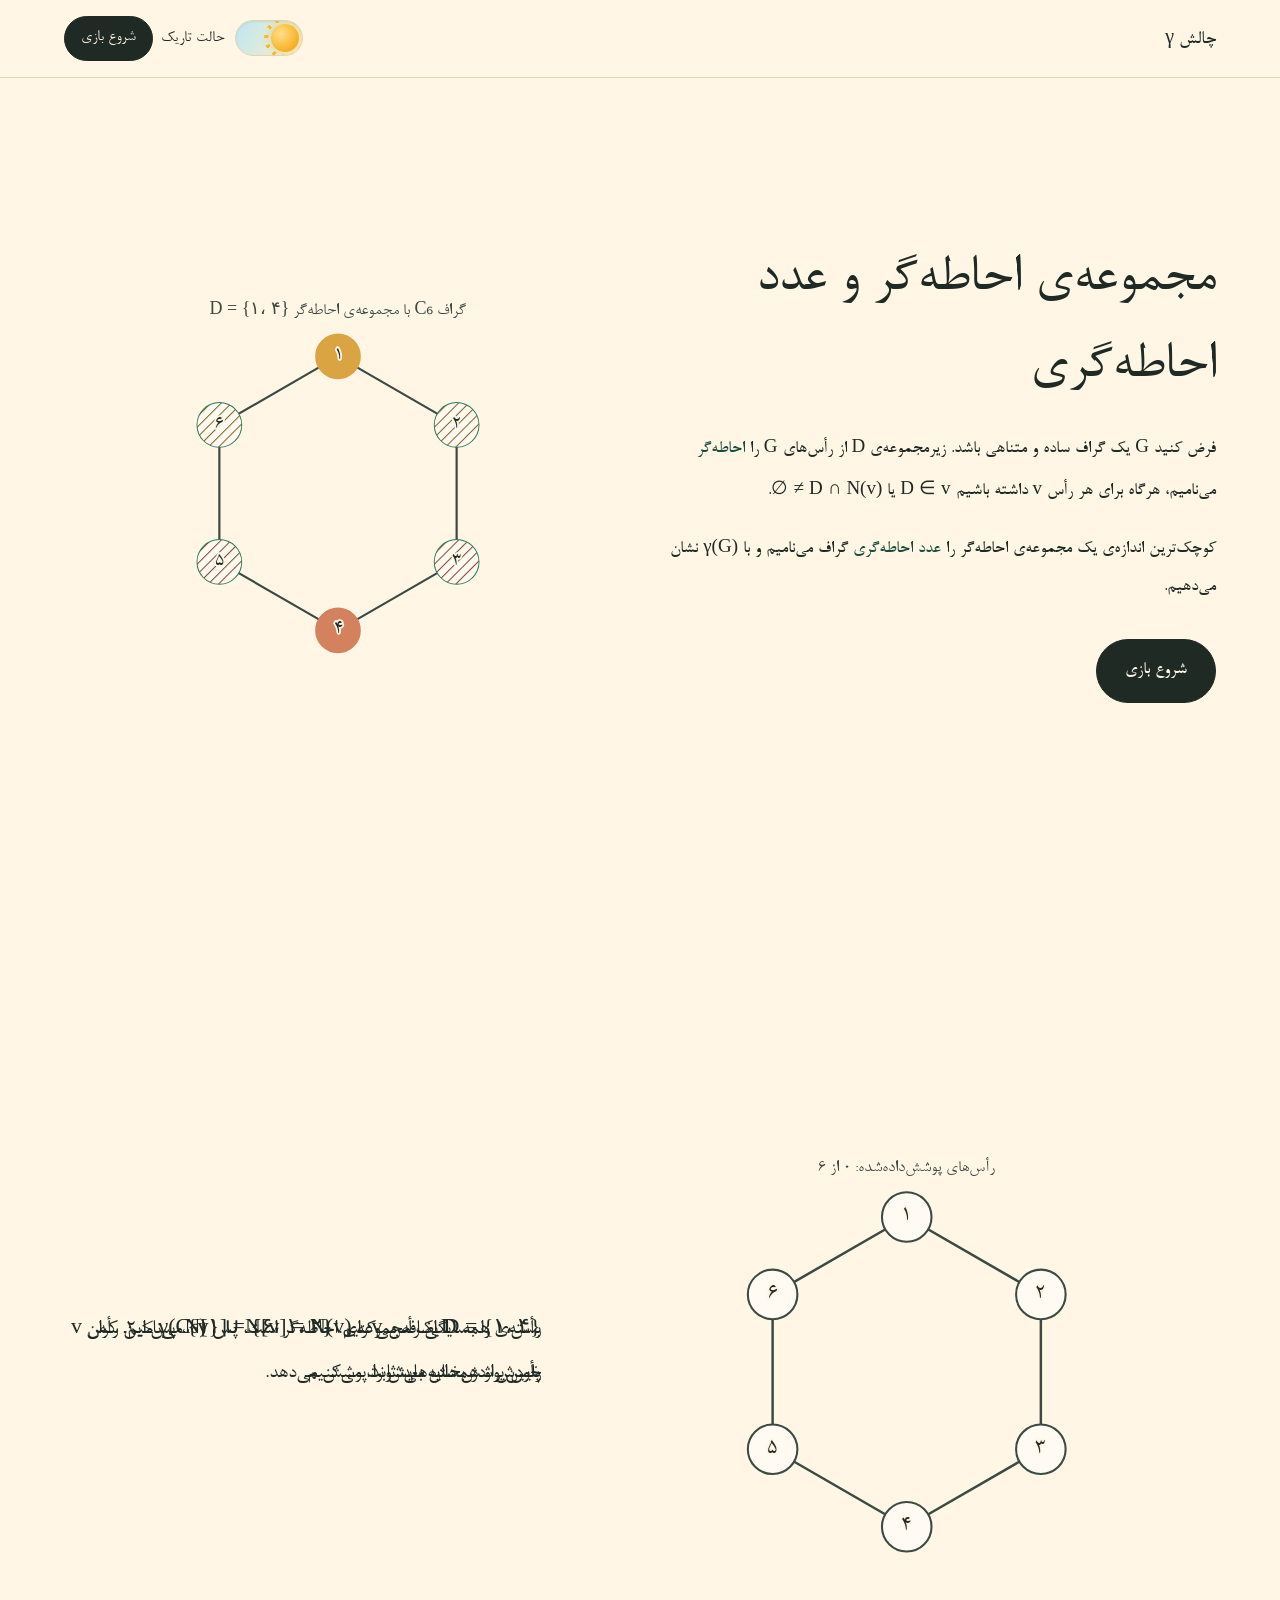
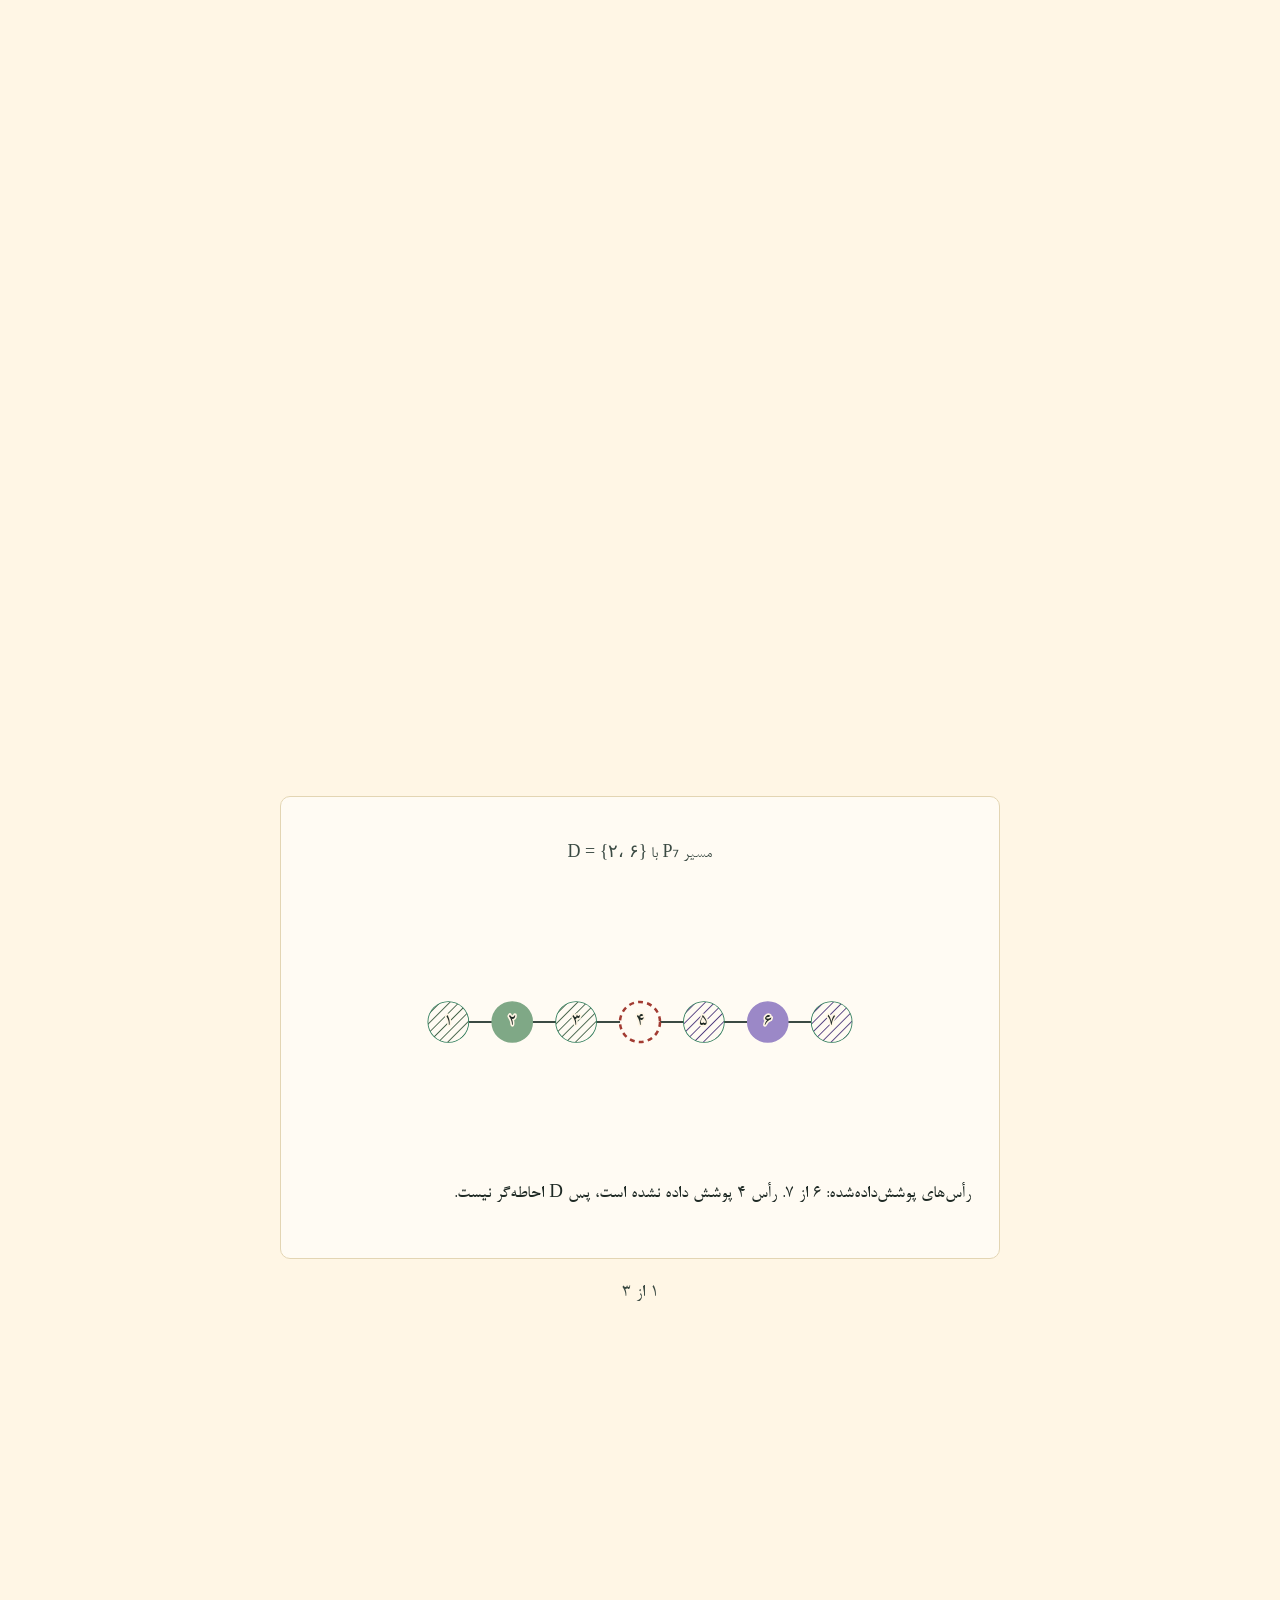
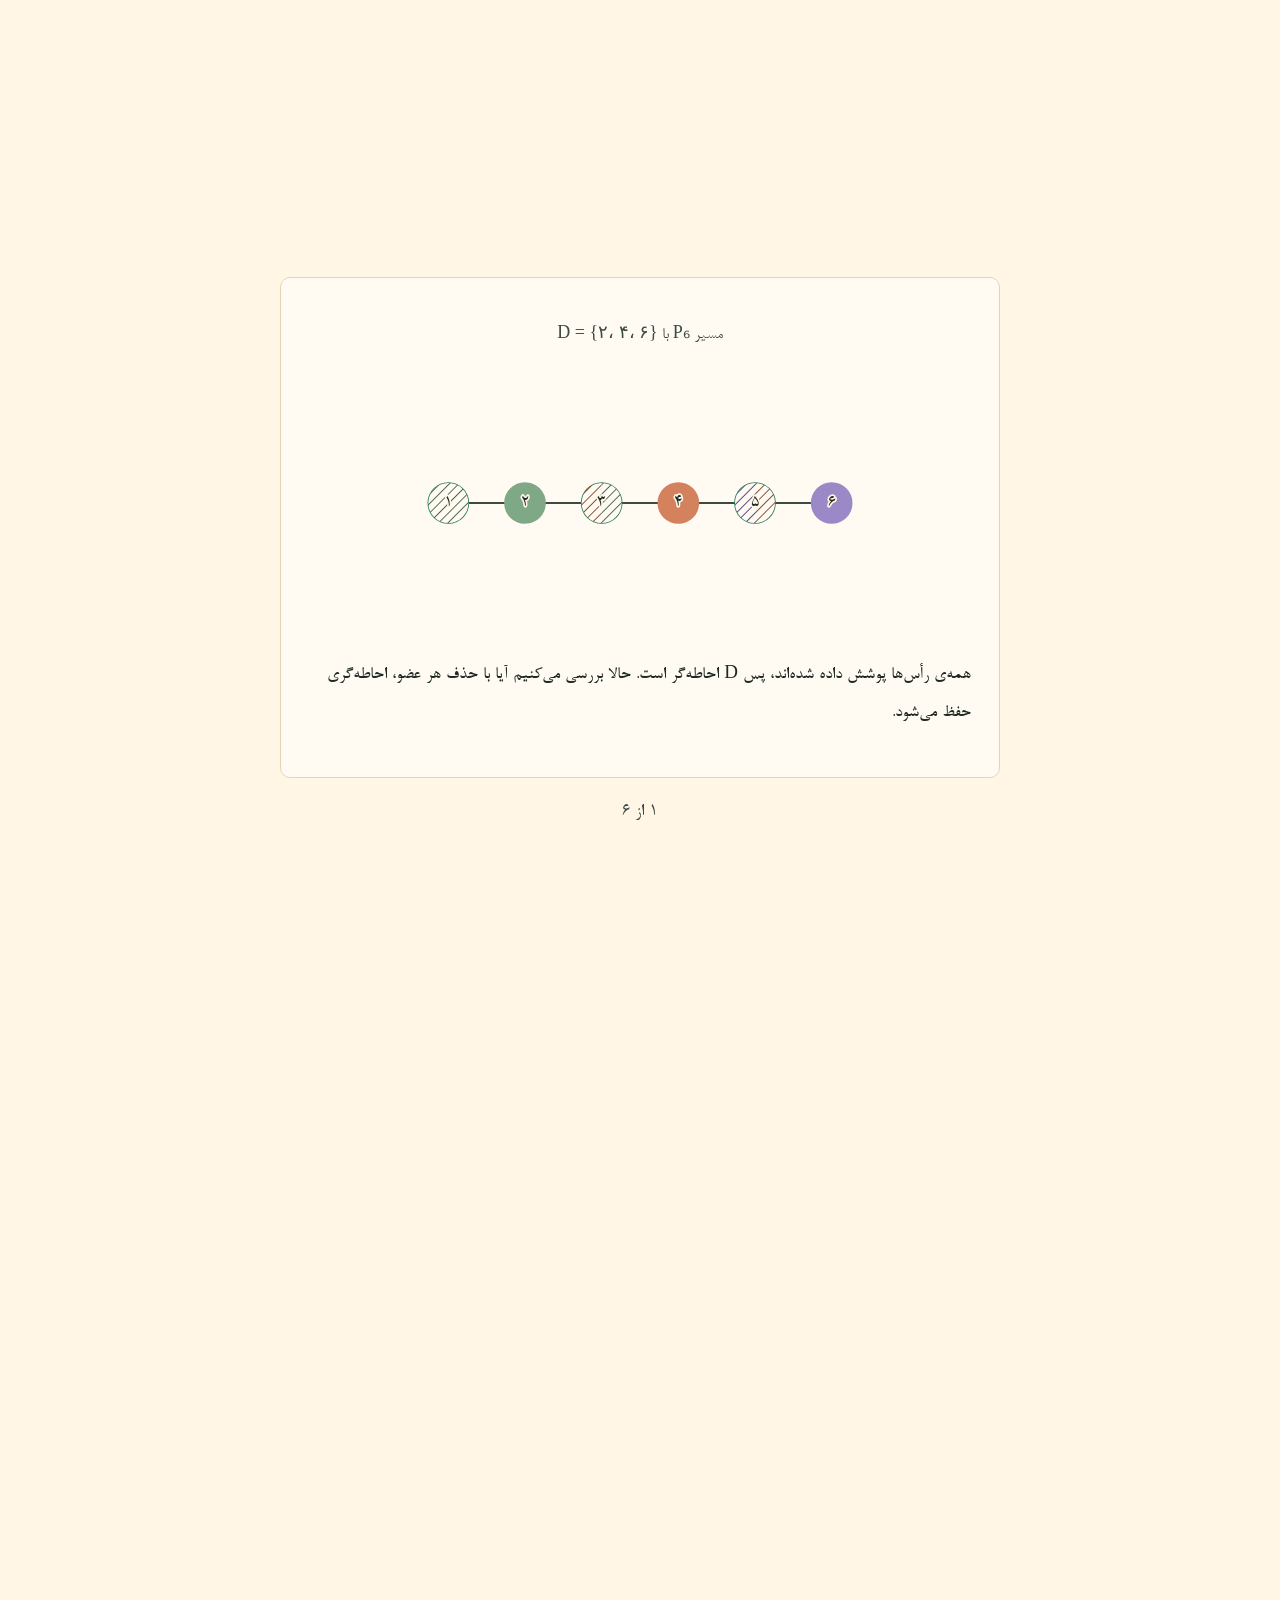
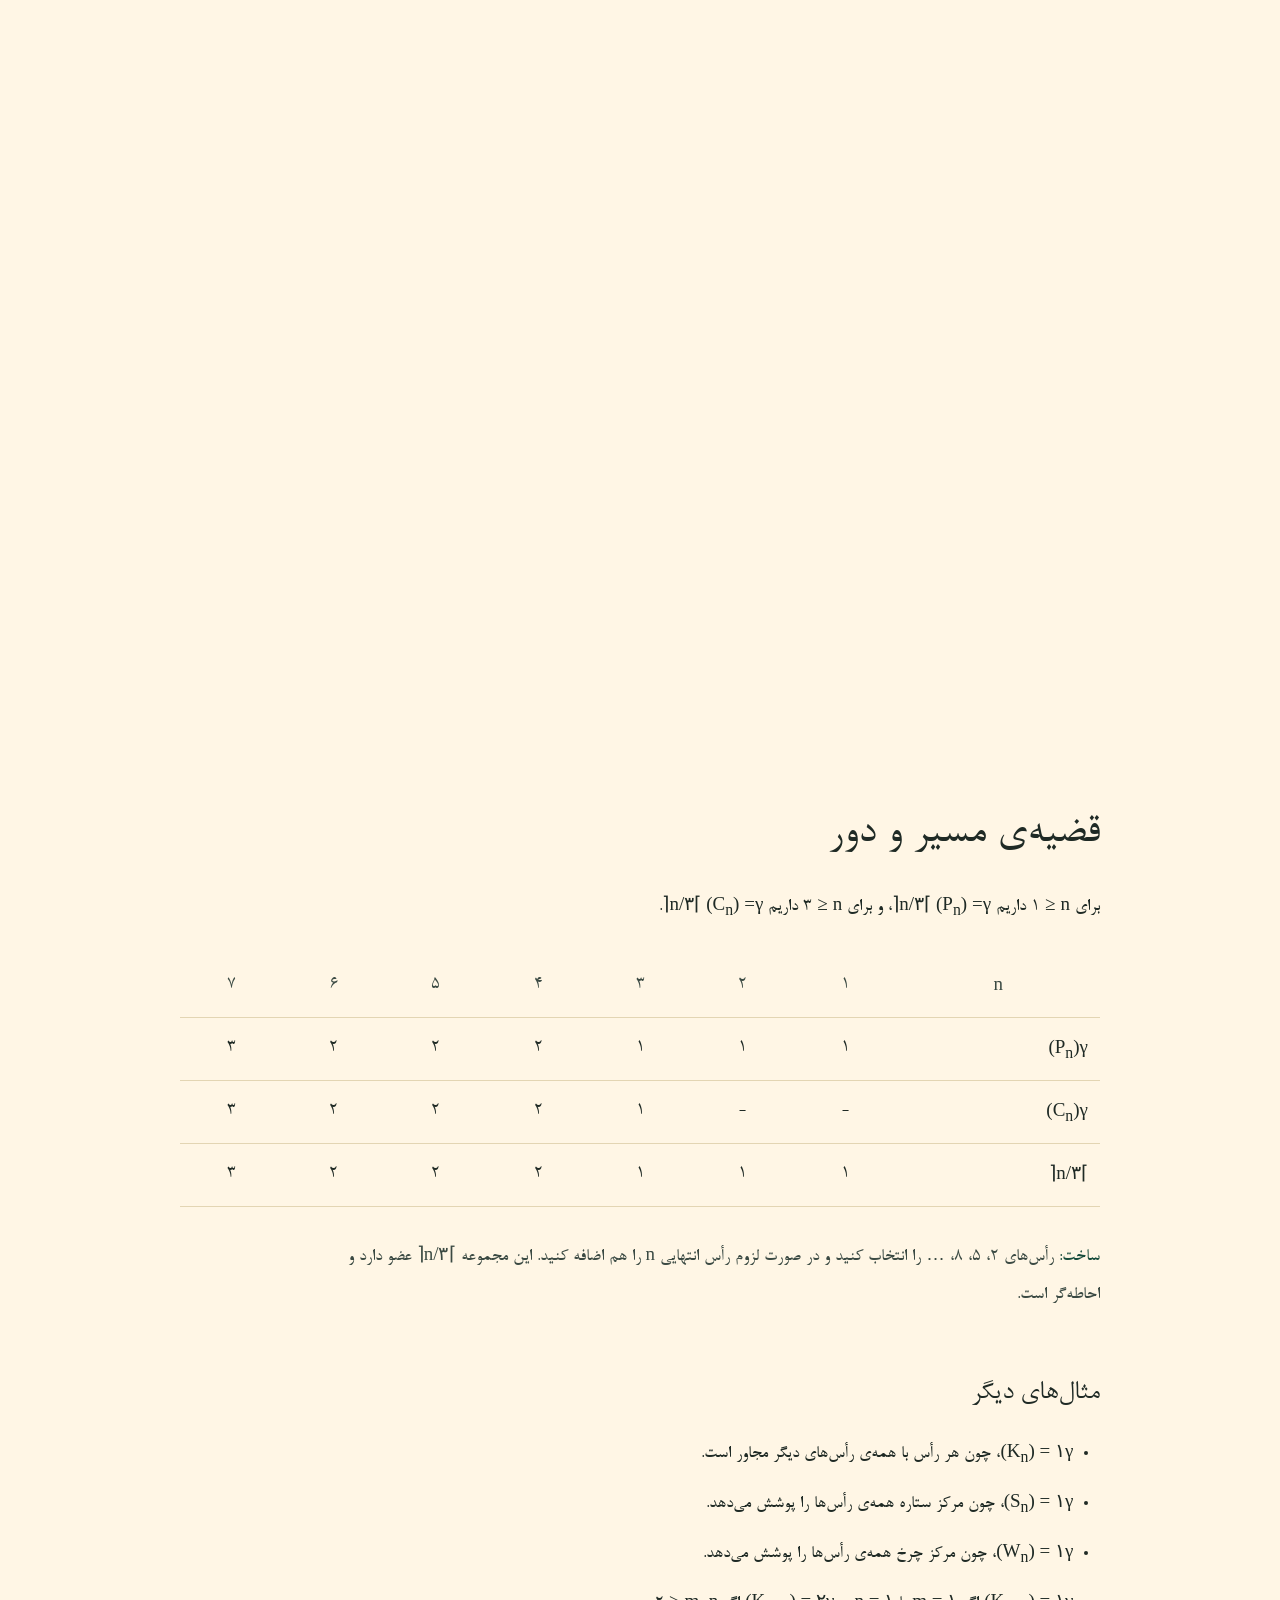
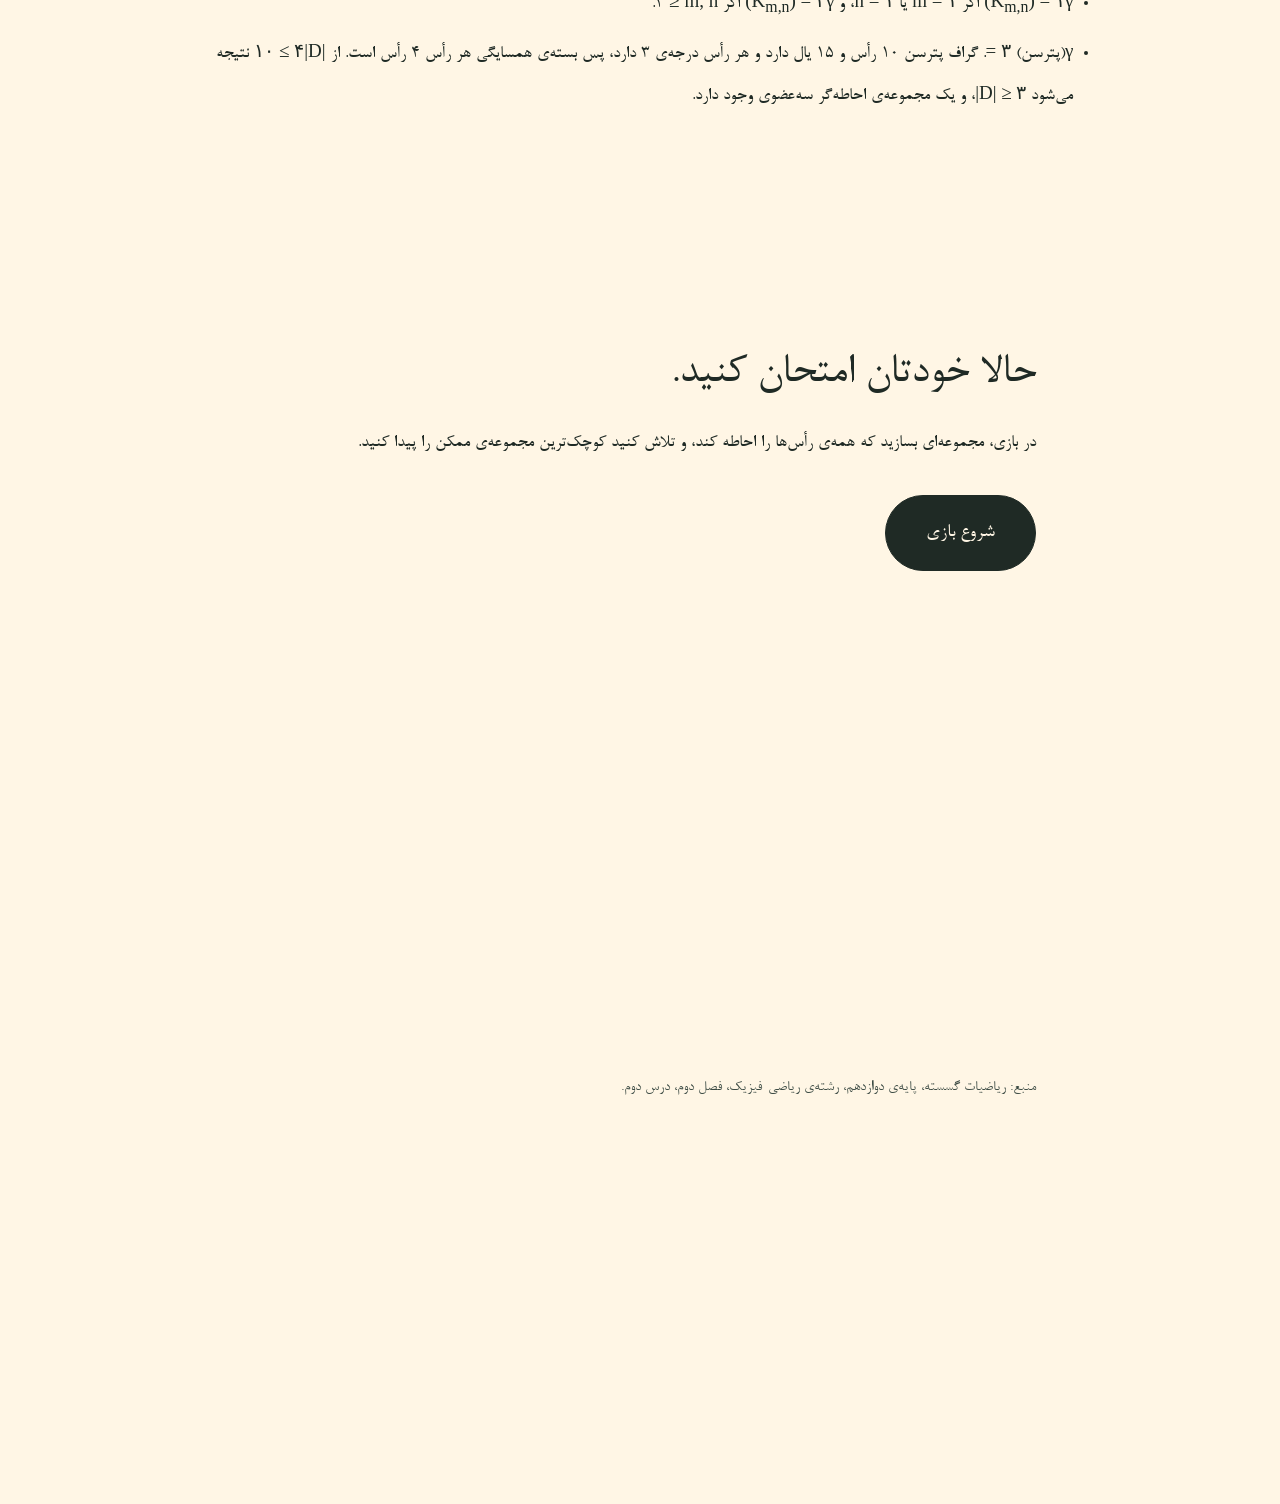
==== commit e3692f4a: "Add files via upload" ====
--- a/code/intro/index.html
+++ b/code/intro/index.html
@@ -1,6 +1,6 @@
 <!doctype html>
 <!--
-  صفحه‌ی معرفی «چالش γ» (نسخه ۶.۳.۰)
+  صفحه‌ی معرفی «چالش γ» (نسخه ۶.۴.۰)
 
   گرامر: فصل‌بندی ویراستاری. چهار بخش با دستگاه‌های پین، پن و فلو.
   موتور حرکت: vendor/scrollcraft.js (MIT، Nate Herk). این صفحه کد موتور را تغییر نمی‌دهد.
@@ -20,6 +20,11 @@
 <link rel="stylesheet" href="intro.css">
 </head>
 <body>
+<nav class="rail" id="rail" aria-label="پیشرفت معرفی">
+  <div class="rail__track" aria-hidden="true"><span class="rail__fill"></span></div>
+  <span class="rail__knob" aria-hidden="true"></span>
+  <ol class="rail__list"></ol>
+</nav>
 
 <header class="bar">
   <a class="bar__brand" href="../index.html">چالش <span class="gamma"><span class="math" dir="ltr">γ</span></span></a>
@@ -42,7 +47,7 @@
 <main id="top">
 
   <!-- ۱. شناخت: تعریف، با گراف ثابت -->
-  <section class="hero">
+  <section class="hero" data-rail="آغاز">
     <div class="hero__grid">
       <div class="hero__text">
         <h1 class="display">مجموعه‌ی احاطه‌گر و عدد احاطه‌گری</h1>
@@ -65,7 +70,7 @@
 
   <!-- ۲. نمونه‌ی گام‌به‌گام: پین -->
   <section class="act act--pin" data-sc-act="pin" data-sc-span="3.2" data-intro="definition"
-           aria-label="پوشش گراف C₆ گام‌به‌گام">
+           aria-label="پوشش گراف C₆ گام‌به‌گام" data-rail="تعریف">
     <div class="stage" data-sc-stage>
       <figure class="figure figure--live" data-graph="C6">
         <figcaption>
@@ -90,10 +95,10 @@
   </section>
 
   <!-- ۳. کمینه بودن: پن با سه وضعیت -->
-  <section class="act act--pan" data-sc-act="pan" data-sc-span="3.2" aria-label="کمینه بودن در مسیر P₇">
+  <section class="act act--cards" data-sc-act="pin" data-sc-span="3" data-cards aria-label="کمینه بودن در مسیر P₇" data-rail="کمینه در P₇">
     <div class="stage" data-sc-stage>
-      <div class="rail" data-sc-pan="0.5">
-        <article class="panel">
+      <div class="cards">
+        <article class="panel card">
           <figure class="figure" data-graph="P7" data-marked="1,5" data-missing="1">
             <figcaption>مسیر <span class="math" dir="ltr">P₇</span> با <span class="math" dir="ltr">D = {۲، ۶}</span></figcaption>
           </figure>
@@ -101,7 +106,7 @@
             رأس‌های پوشش‌داده‌شده: ۶ از ۷. رأس ۴ پوشش داده نشده است، پس <span class="math" dir="ltr">D</span> احاطه‌گر نیست.
           </p>
         </article>
-        <article class="panel">
+        <article class="panel card">
           <figure class="figure" data-graph="P7" data-marked="1,4,5">
             <figcaption>مسیر <span class="math" dir="ltr">P₇</span> با <span class="math" dir="ltr">D = {۲، ۵، ۶}</span></figcaption>
           </figure>
@@ -109,7 +114,7 @@
             همه‌ی رأس‌ها پوشش داده شده‌اند، پس <span class="math" dir="ltr">D</span> احاطه‌گر است و <span class="math" dir="ltr">γ(P₇)</span> <span class="math"><span class="math" dir="ltr">≤</span></span> ۳.
           </p>
         </article>
-        <article class="panel panel--proof">
+        <article class="panel panel--proof card">
           <h2 class="panel__title">کران پایین</h2>
           <p class="panel__text">
             در مسیر <span class="math" dir="ltr">P₇</span> و دور <span class="math" dir="ltr">C₆</span>، بسته‌ی همسایگی هر رأس حداکثر سه رأس دارد.
@@ -123,15 +128,16 @@
             برای <span class="math" dir="ltr">C₆: ۶</span> <span class="math"><span class="math" dir="ltr">≤</span></span> <span class="math" dir="ltr">۳|D|</span>، پس <span class="math" dir="ltr">|D|</span> <span class="math"><span class="math" dir="ltr">≥</span></span> ۲ و <span class="gamma"><span class="math" dir="ltr">γ</span></span><span class="math" dir="ltr">(C₆) = ۲</span>.
           </p>
         </article>
-      </div>
+            </div>
+      <p class="cards__count" data-cards-count aria-live="off"></p>
     </div>
   </section>
 
   <!-- ۳ب. مینیمال در برابر مینیمم: پن با شش پانل -->
-  <section class="act act--pan" data-sc-act="pan" data-sc-span="5" aria-label="مینیمال در برابر مینیمم در مسیر P₆">
+  <section class="act act--cards" data-sc-act="pin" data-sc-span="6" data-cards aria-label="مینیمال در برابر مینیمم در مسیر P₆" data-rail="مینیمال در P₆">
     <div class="stage" data-sc-stage>
-      <div class="rail" data-sc-pan="0">
-        <article class="panel">
+      <div class="cards">
+        <article class="panel card">
           <figure class="figure" data-graph="P6" data-marked="1,3,5">
             <figcaption>مسیر <span class="math" dir="ltr">P₆</span> با <span class="math" dir="ltr">D = {۲، ۴، ۶}</span></figcaption>
           </figure>
@@ -140,7 +146,7 @@
             احاطه‌گری حفظ می‌شود.
           </p>
         </article>
-        <article class="panel">
+        <article class="panel card">
           <figure class="figure" data-graph="P6" data-marked="3,5" data-missing="1">
             <figcaption>حذف <span class="math" dir="ltr">۲: D ∖ {۲} = {۴، ۶}</span></figcaption>
           </figure>
@@ -148,7 +154,7 @@
             <span class="math" dir="ltr">N[۱] = {۱، ۲}</span> و ۲ دیگر در مجموعه نیست. پس رأس ۱ پوشش داده نمی‌شود.
           </p>
         </article>
-        <article class="panel">
+        <article class="panel card">
           <figure class="figure" data-graph="P6" data-marked="1,5" data-missing="3">
             <figcaption>حذف <span class="math" dir="ltr">۴: D ∖ {۴} = {۲، ۶}</span></figcaption>
           </figure>
@@ -156,7 +162,7 @@
             <span class="math" dir="ltr">N[۴] = {۳، ۴، ۵}</span> و هیچ‌کدام از این سه رأس در <span class="math" dir="ltr">D ∖ {۴}</span> نیستند. پس رأس ۴ پوشش داده نمی‌شود.
           </p>
         </article>
-        <article class="panel">
+        <article class="panel card">
           <figure class="figure" data-graph="P6" data-marked="1,3" data-missing="5">
             <figcaption>حذف <span class="math" dir="ltr">۶: D ∖ {۶} = {۲، ۴}</span></figcaption>
           </figure>
@@ -164,7 +170,7 @@
             <span class="math" dir="ltr">N[۶] = {۵، ۶}</span> و هیچ‌کدام در <span class="math" dir="ltr">D ∖ {۶}</span> نیستند. پس رأس ۶ پوشش داده نمی‌شود. بنابراین <span class="math" dir="ltr">D</span> مینیمال است.
           </p>
         </article>
-        <article class="panel">
+        <article class="panel card">
           <figure class="figure" data-graph="P6" data-marked="1,4">
             <figcaption>مجموعه‌ی <span class="math" dir="ltr">D' = {۲، ۵}</span></figcaption>
           </figure>
@@ -172,7 +178,7 @@
             <span class="math" dir="ltr">D'</span> احاطه‌گر است و تنها دو عضو دارد. از <span class="math" dir="ltr">۶ ≤ ۳|D|</span> نتیجه می‌شود <span class="math" dir="ltr">|D| ≥ ۲</span>، پس <span class="gamma"><span class="math" dir="ltr">γ</span></span><span class="math" dir="ltr">(P₆) = ۲</span>.
           </p>
         </article>
-        <article class="panel panel--proof">
+        <article class="panel panel--proof card">
           <h2 class="panel__title">مینیمال، نه لزوماً مینیمم</h2>
           <p class="panel__text">
             هر احاطه‌گر مینیمم مینیمال است. اگر حذف عضوی احاطه‌گری را خراب نکند، زیرمجموعه‌ای احاطه‌گر
@@ -182,12 +188,13 @@
             عکس این حکم درست نیست. <span class="math" dir="ltr">D = {۲، ۴، ۶}</span> مینیمال است، اما <span class="math" dir="ltr">|D| = ۳</span> و <span class="gamma"><span class="math" dir="ltr">γ</span></span><span class="math" dir="ltr">(P₆) = ۲</span>.
           </p>
         </article>
-      </div>
+            </div>
+      <p class="cards__count" data-cards-count aria-live="off"></p>
     </div>
   </section>
 
   <!-- ۴. قضیه و مثال‌ها: فلو -->
-  <section class="flow" data-sc-act="flow">
+  <section class="flow" data-sc-act="flow" data-rail="قضیه">
     <div class="flow__wrap">
       <h2 class="display display--lg" data-sc-in>قضیه‌ی مسیر و دور</h2>
       <p class="lede" data-sc-in>
@@ -221,7 +228,7 @@
   </section>
 
   <!-- ۵. اقدام: پین، آخرین عنصر صفحه -->
-  <section class="act act--pin act--close" data-sc-act="pin" data-sc-span="1.4" aria-label="شروع بازی">
+  <section class="act act--pin act--close" data-sc-act="pin" data-sc-span="1.4" aria-label="شروع بازی" data-rail="شروع بازی">
     <div class="stage close" data-sc-stage>
       <div class="close__inner">
         <h2 class="display display--lg">حالا خودتان امتحان کنید.</h2>
--- a/code/css/triggers.css
+++ b/code/css/triggers.css
@@ -1,5 +1,5 @@
 /*!
- * triggers.css — تریگرهای نسخه ۶.۳.۰ (مشترک بین بازی و صفحه‌ی معرفی)
+ * triggers.css — تریگرهای نسخه ۶.۴.۰ (مشترک بین بازی و صفحه‌ی معرفی)
  *
  *   .trigger--theme  کلید روشن/تاریک: خورشید در حالت روشن، ماه و ستاره در حالت تاریک.
  *                    با View Transitions، تغییر حالت از محل کلید به‌صورت دایره‌ی گسترده دیده می‌شود.
--- a/code/intro/intro.css
+++ b/code/intro/intro.css
@@ -196,22 +196,23 @@
 }
 .cap.is-active { opacity: 1; transform: none; }
 
-/* ---------- پن: پانل‌های افقی ---------- */
-/* direction: ltr روی بوم، تا ریل از لبه‌ی چپ شروع شود و پانل‌های ابتدایی بیرون نیفتند (متن پانل‌ها rtl می‌ماند) */
-.act--pan .stage { min-height: 100svh; display: flex; direction: ltr; align-items: center; padding: 0; overflow: hidden; }
-.rail {
-  display: flex; direction: ltr; gap: 48px;
-  padding-inline: var(--pad-x); align-items: center;
-  will-change: transform;
-}
+/* ---------- کارت‌ها: هر بخش یک کارت است که با اسکرول جای کارت قبلی را می‌گیرد ----------
+   همه‌ی کارت‌ها در یک خانه‌ی گرید روی هم‌اند؛ JS (intro.js) opacity و کمی scale را با --sc-p تنظیم می‌کند.
+   بدون JS همه‌ی کارت‌ها دیده می‌شوند (کلاس js فقط وقتی JS اجرا شود اضافه می‌شود). */
+.act--cards .stage {
+  min-height: 100svh; display: flex; flex-direction: column; align-items: center; justify-content: center;
+  padding: 88px var(--pad-x) 40px;
+}
+.cards { display: grid; width: 100%; max-width: 720px; }
+.card { grid-area: 1 / 1; margin: 0; transform-origin: 50% 50%; will-change: opacity, transform; }
+.js .card { opacity: 0; }
+.js .card:first-child { opacity: 1; }
+.cards__count { margin: var(--space-2) 0 0; color: var(--ink-soft); font-size: var(--fs-small); }
 .panel {
-  direction: rtl;
-  flex: 0 0 min(560px, 78vw);
   padding: var(--space-3);
   background: var(--sheet);
   border: 1px solid var(--grid);
   border-radius: 10px;
-  margin: 0;
 }
 .panel .figure svg { max-height: 300px; }
 .panel__title { font-size: 28px; margin: 0 0 var(--space-2); font-family: var(--sc-font-display); }
@@ -253,8 +254,92 @@
   .figure--live svg { max-height: 40svh; }
   .captions { min-height: 9em; }
   .cap { font-size: 18px; }
-  .panel { flex-basis: 84vw; padding: var(--space-2); }
+  .act--cards .stage { padding: 80px var(--pad-x) 28px; }
+  .panel { padding: var(--space-2); }
   .flow { padding: 96px var(--pad-x); }
+}
+
+/* ---------- ریل پیشرفت: نوار طلایی عمودی در لبه‌ی راست، با نقطه‌ی هر بخش ---------- */
+.rail {
+  position: fixed; right: 12px; top: 50%; z-index: 60;
+  width: 40px; height: min(62vh, 560px);
+  transform: translateY(-50%) translateX(14px);
+  opacity: 0; pointer-events: none;
+  transition: opacity .5s var(--ease), transform .5s var(--ease);
+}
+.rail.is-on { opacity: 1; transform: translateY(-50%); }
+
+/* خط زمینه: کمی تیره‌تر از کاغذ تا روی کرم و تیره دیده شود */
+.rail__track {
+  position: absolute; left: 17px; top: 12px; bottom: 12px; width: 6px;
+  border-radius: 6px; overflow: hidden;
+  background: color-mix(in srgb, var(--ink) 16%, transparent);
+  box-shadow: 0 0 0 1px color-mix(in srgb, var(--ink) 14%, transparent);
+}
+.rail__fill {
+  position: absolute; inset: 0; background: var(--gold);
+  transform-origin: 50% 0; transform: scaleY(0);
+}
+
+/* دایره‌ی حرکت: روی نوار حرکت می‌کند و با تغییر بخش یک موج کوتاه می‌زند */
+.rail__knob {
+  position: absolute; left: 12px; top: 12px; width: 16px; height: 16px; margin-top: -8px;
+  border-radius: 50%; background: var(--gold);
+  border: 3px solid var(--paper);
+  box-shadow: 0 0 0 1px color-mix(in srgb, var(--ink) 35%, transparent), 0 2px 8px rgba(0, 0, 0, .18);
+  transition: top .18s linear;
+}
+.rail__knob.is-pulse { animation: rail-pulse .9s var(--ease) 1; }
+@keyframes rail-pulse {
+  0% { box-shadow: 0 0 0 0 color-mix(in srgb, var(--gold) 75%, transparent), 0 2px 8px rgba(0, 0, 0, .18); }
+  100% { box-shadow: 0 0 0 14px transparent, 0 2px 8px rgba(0, 0, 0, .18); }
+}
+
+.rail__list {
+  position: absolute; inset: 0; margin: 0; padding: 0; list-style: none;
+}
+/* هر نقطه روی موقعیت شروع بخش قرار می‌گیرد (JS مقدار top را تنظیم می‌کند) */
+.rail__list li { position: absolute; left: 0; right: 0; height: 24px; }
+.rail__tick {
+  position: relative; display: block; width: 40px; height: 24px; padding: 0; margin: 0;
+  border: 0; background: none; cursor: pointer; pointer-events: auto;
+  border-radius: 12px;
+}
+.rail__tick:focus-visible { outline: 2px solid var(--brand); outline-offset: 2px; }
+.rail__dot {
+  position: absolute; left: 14px; top: 50%; width: 12px; height: 12px; margin-top: -6px;
+  border-radius: 50%; background: var(--paper);
+  border: 2px solid color-mix(in srgb, var(--ink) 45%, transparent);
+  transition: transform .4s var(--ease), background-color .4s var(--ease), border-color .4s var(--ease);
+}
+.rail__tick.is-passed .rail__dot { background: var(--gold); border-color: var(--gold); }
+.rail__tick.is-active .rail__dot {
+  background: var(--gold); border-color: var(--gold);
+  transform: scale(1.3);
+  box-shadow: 0 0 0 2px var(--paper), 0 0 0 3px color-mix(in srgb, var(--ink) 55%, transparent);
+}
+/* برچسب بخش: هنگام فعال بودن یا روی نقطه نمایان می‌شود */
+.rail__label {
+  position: absolute; right: 44px; top: 50%; white-space: nowrap;
+  padding: 2px 12px; border-radius: 999px;
+  background: var(--sheet); color: var(--ink); border: 1px solid var(--grid);
+  font-size: 15px; line-height: 1.6;
+  opacity: 0; transform: translate(8px, -50%);
+  transition: opacity .35s var(--ease), transform .35s var(--ease);
+  pointer-events: none;
+}
+.rail__tick.is-active .rail__label,
+.rail__tick:hover .rail__label,
+.rail__tick:focus-visible .rail__label { opacity: 1; transform: translate(0, -50%); }
+
+/* موبایل: ریل باریک‌تر، کنار لبه، بدون برچسب تا متن کارت‌ها را نپوشاند */
+@media (max-width: 640px) {
+  .rail { right: 2px; width: 16px; height: min(52vh, 420px); }
+  .rail__track { left: 5px; }
+  .rail__knob { left: 1px; width: 14px; height: 14px; border-width: 2px; }
+  .rail__tick { width: 16px; }
+  .rail__dot { left: 3px; width: 10px; height: 10px; margin-top: -5px; }
+  .rail__label { display: none; }
 }
 
 /* ---------- کاهش حرکت: بدون ترجمه، فقط تغییر آنی ---------- */
